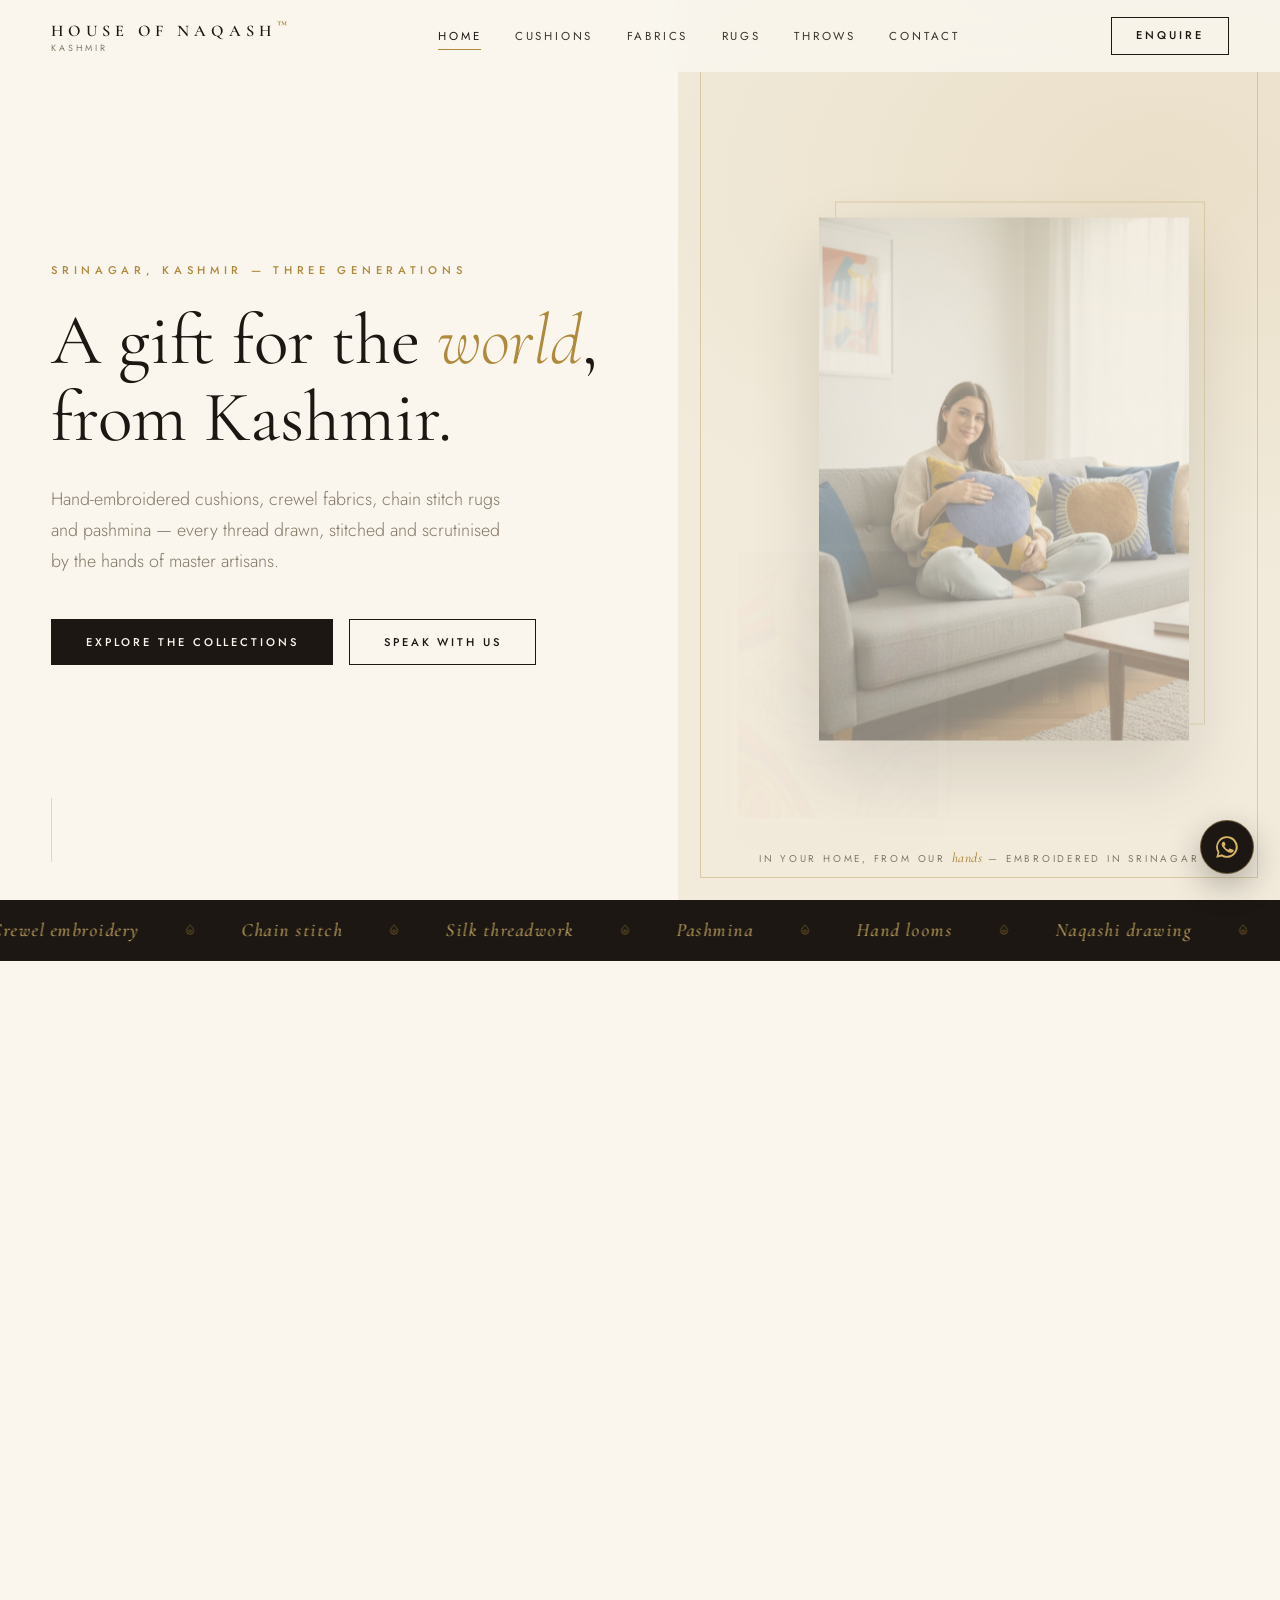
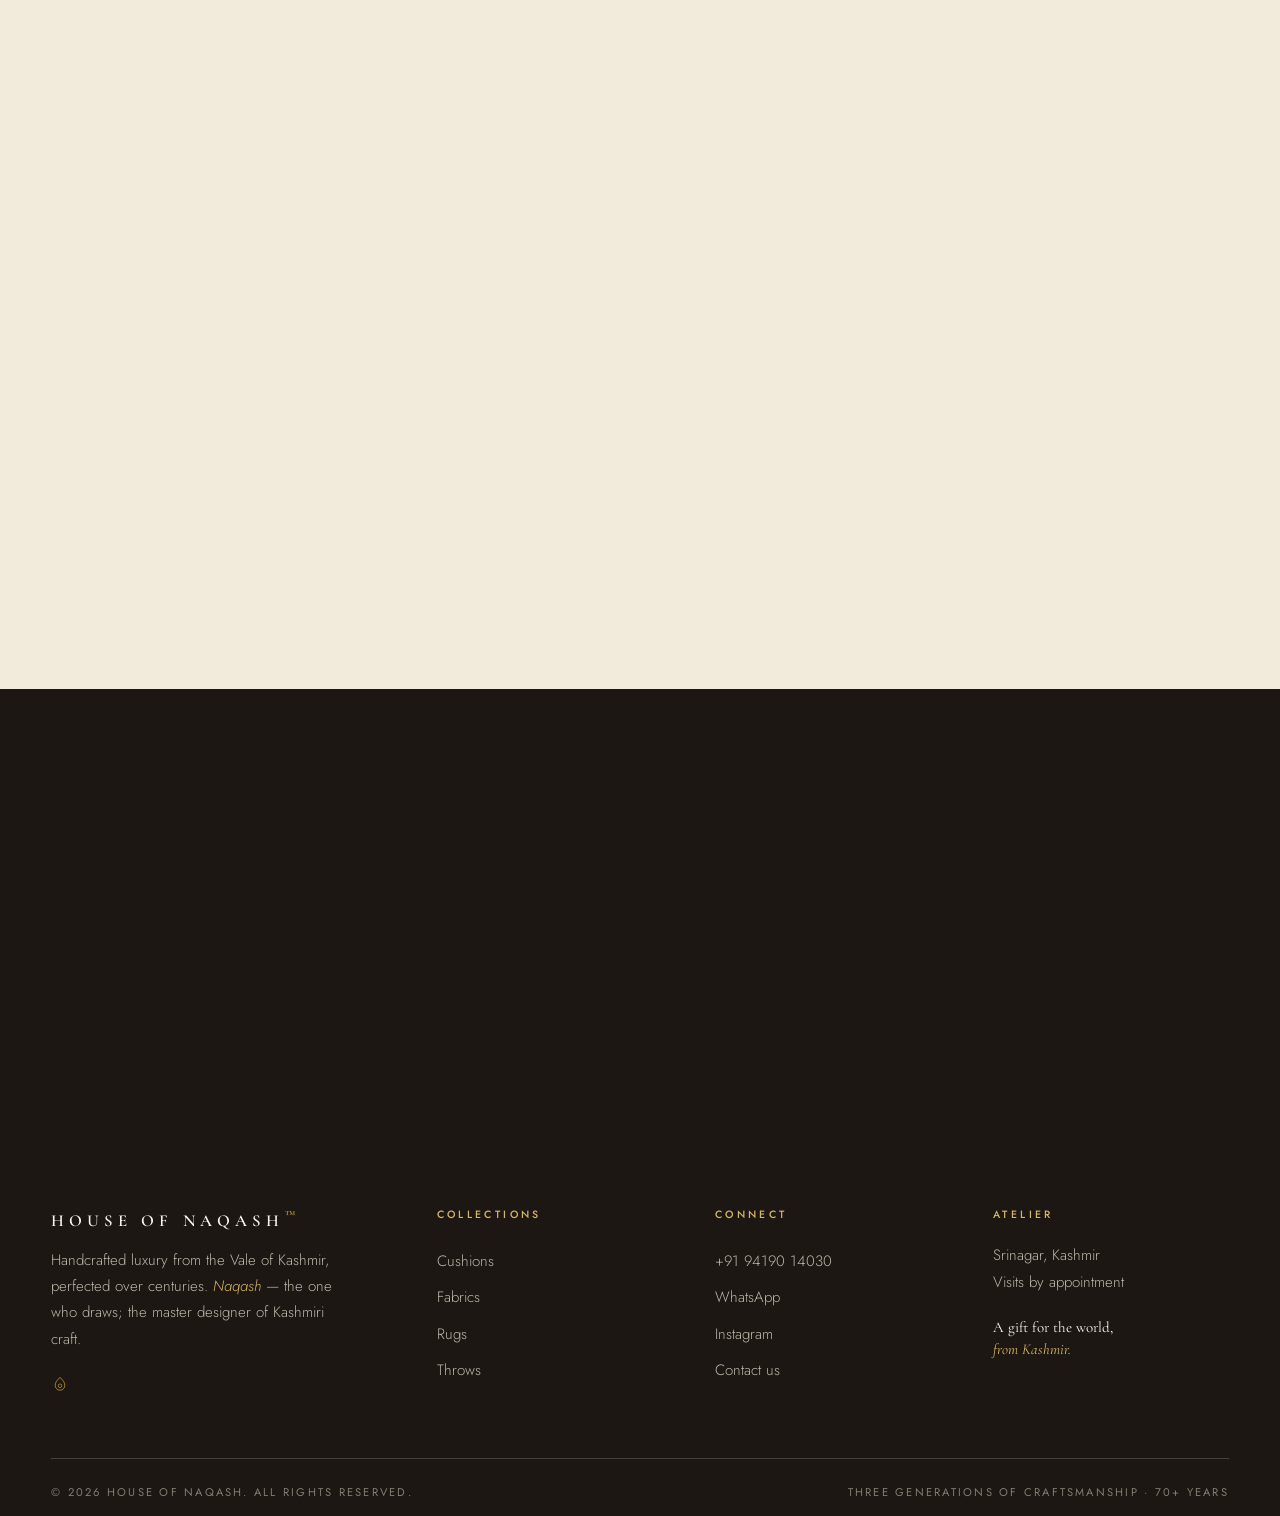
==== collection.html @ e9ccc975 "House of Naqash website — luxury static site with dynamic catalogue Static site (HTML/CSS/JS) render" ====
<!DOCTYPE html>
<html lang="en">
<head>
<meta charset="UTF-8">
<meta name="viewport" content="width=device-width, initial-scale=1.0">
<title>Collections | House of Naqash</title>
<meta name="description" content="Handcrafted Kashmiri interiors from House of Naqash — hand embroidered in Srinagar.">
<meta property="og:title" content="Collections | House of Naqash">
<meta property="og:description" content="Handcrafted Kashmiri interiors from House of Naqash — hand embroidered in Srinagar.">
<meta property="og:type" content="website">
<meta property="og:image" content="images/tree-of-life-handmade-chain-stitch-crewel-rug.jpg">
<link rel="icon" href="images/favicon-32.png">
<link rel="apple-touch-icon" href="images/apple-touch-icon.png">
<link rel="preconnect" href="https://fonts.googleapis.com">
<link rel="preconnect" href="https://fonts.gstatic.com" crossorigin>
<link href="https://fonts.googleapis.com/css2?family=Cormorant+Garamond:ital,wght@0,300;0,400;0,500;0,600;1,300;1,400;1,500&family=Jost:wght@300;400;500&display=swap" rel="stylesheet">
<link rel="stylesheet" href="css/style.css?v=3a586bac">
</head>
<body data-page="collection">
<a class="skip" href="#main">Skip to content</a>
<header class="site-header" id="siteHeader">
  <div class="wrap header-inner">
    <a class="brand" href="index.html" aria-label="House of Naqash — home">
      <span class="brand-text"><span class="brand-name">House of Naqash<sup class="tm">&trade;</sup></span><span class="brand-sub">Kashmir</span></span>
    </a>
    <nav class="site-nav" id="siteNav" aria-label="Primary">
        <a href="index.html">Home</a>
        <a href="cushions.html">Cushions</a>
        <a href="fabrics.html">Fabrics</a>
        <a href="rugs.html">Rugs</a>
        <a href="throws.html">Throws</a>
        <a href="contact.html">Contact</a>
    </nav>
    <div class="header-cta">
      <a class="btn btn-line btn-sm" href="https://wa.me/919419014030?text=Hello%20House%20of%20Naqash%20%E2%80%94%20I%27d%20like%20to%20enquire%20about%20your%20collections." target="_blank" rel="noopener">Enquire</a>
      <button class="nav-toggle" id="navToggle" aria-label="Open menu" aria-expanded="false"><span></span><span></span></button>
    </div>
  </div>
</header>
<main id="main">
  <section class="page-hero">
    <div class="wrap">
      <p class="eyebrow reveal">The Collections</p>
      <h1 class="page-title reveal">Collection</h1>
      <p class="lede reveal">Handcrafted in Srinagar — every piece drawn, stitched and scrutinised by hand before it carries our name.</p>
      <p class="count-label reveal"><span class="boteh" aria-hidden="true"><svg viewBox="0 0 24 24" fill="none"><path d="M12 2c4 3.4 6.4 6.8 6.4 10.5A6.4 6.4 0 1 1 5.6 12.5C5.6 8.8 8 5.4 12 2Z" stroke="currentColor" stroke-width="1.2"/><circle cx="12" cy="13" r="2.4" stroke="currentColor" stroke-width="1.1"/></svg></span> <span data-count>&nbsp;</span></p>
    </div>
  </section>
  <section class="section grid-section">
    <div class="wrap">
      <div class="filters reveal" id="filterBar" role="group" aria-label="Filter" style="display:none"></div>
      <div class="product-grid tall" id="productGrid" data-collection-dynamic="">
        <noscript><p class="grid-note">Please enable JavaScript to browse the collection,
        or <a href="contact.html">contact us</a> for the full catalogue.</p></noscript>
      </div>
    </div>
  </section>
</main>
<footer class="site-footer">
  <div class="wrap footer-grid">
    <div class="footer-brand">
      <p class="footer-word">House of Naqash<sup class="tm">&trade;</sup></p>
      <p class="footer-blurb">Handcrafted luxury from the Vale of Kashmir, perfected over
      centuries. <em>Naqash</em> — the one who draws; the master designer of Kashmiri craft.</p>
      <span class="boteh" aria-hidden="true"><svg viewBox="0 0 24 24" fill="none"><path d="M12 2c4 3.4 6.4 6.8 6.4 10.5A6.4 6.4 0 1 1 5.6 12.5C5.6 8.8 8 5.4 12 2Z" stroke="currentColor" stroke-width="1.2"/><circle cx="12" cy="13" r="2.4" stroke="currentColor" stroke-width="1.1"/></svg></span>
    </div>
    <nav class="footer-col" aria-label="Collections">
      <h4>Collections</h4>
      <a href="cushions.html">Cushions</a>
      <a href="fabrics.html">Fabrics</a>
      <a href="rugs.html">Rugs</a>
      <a href="throws.html">Throws</a>
    </nav>
    <div class="footer-col">
      <h4>Connect</h4>
      <a href="tel:+919419014030">+91 94190 14030</a>
      <a href="https://wa.me/919419014030?text=Hello%20House%20of%20Naqash%20%E2%80%94%20I%27d%20like%20to%20enquire%20about%20your%20collections." target="_blank" rel="noopener">WhatsApp</a>
      <a href="https://www.instagram.com/houseofnaqash/" target="_blank" rel="noopener">Instagram</a>
      <a href="contact.html">Contact us</a>
    </div>
    <div class="footer-col">
      <h4>Atelier</h4>
      <p>Srinagar, Kashmir<br>Visits by appointment</p>
      <p class="footer-tag">A gift for the world,<br><em>from Kashmir.</em></p>
    </div>
  </div>
  <div class="wrap footer-bottom">
    <p>&copy; 2026 House of Naqash. All rights reserved.</p>
    <p>Three generations of craftsmanship · 70+ years</p>
  </div>
</footer>

<div class="detail" id="detail" aria-hidden="true" role="dialog" aria-modal="true" aria-labelledby="dTitle">
  <div class="detail-scrim" id="dScrim"></div>
  <div class="detail-panel">
    <button class="d-close" id="dClose" aria-label="Close"><svg viewBox="0 0 24 24" fill="none" aria-hidden="true"><path d="M7 7l10 10M17 7L7 17" stroke="currentColor" stroke-width="1.6" stroke-linecap="round"/></svg></button>
    <div class="d-media">
      <button class="d-arrow d-arrow-prev" id="dPrevO" type="button" aria-label="Previous item"><svg viewBox="0 0 24 24" fill="none" aria-hidden="true"><path d="M14.5 5.5 8 12l6.5 6.5" stroke="currentColor" stroke-width="1.6" stroke-linecap="round" stroke-linejoin="round"/></svg></button>
      <button class="d-zoom" id="dZoom" type="button" title="View full screen">
        <img id="dImg" src="" alt="">
        <span class="d-zoom-hint" aria-hidden="true">&#8599; View full screen</span>
      </button>
      <button class="d-arrow d-arrow-next" id="dNextO" type="button" aria-label="Next item"><svg viewBox="0 0 24 24" fill="none" aria-hidden="true"><path d="M9.5 5.5 16 12l-6.5 6.5" stroke="currentColor" stroke-width="1.6" stroke-linecap="round" stroke-linejoin="round"/></svg></button>
      <div class="d-thumbs" id="dThumbs"></div>
    </div>
    <div class="d-info">
      <p class="d-meta" id="dMeta"></p>
      <h2 class="d-title" id="dTitle"></h2>
      <div class="d-rule"><span class="boteh" aria-hidden="true"><svg viewBox="0 0 24 24" fill="none"><path d="M12 2c4 3.4 6.4 6.8 6.4 10.5A6.4 6.4 0 1 1 5.6 12.5C5.6 8.8 8 5.4 12 2Z" stroke="currentColor" stroke-width="1.2"/><circle cx="12" cy="13" r="2.4" stroke="currentColor" stroke-width="1.1"/></svg></span></div>
      <p class="d-desc" id="dDesc"></p>
      <p class="d-note">Handmade in Srinagar &middot; made to order in custom sizes and palettes.</p>
      <a class="btn btn-solid" id="dEnquire" href="#" target="_blank" rel="noopener">Enquire about this piece</a>
      <div class="d-nav">
        <button id="dPrev" type="button">&larr; Previous</button>
        <button id="dNext" type="button">Next &rarr;</button>
      </div>
    </div>
  </div>
</div>

<div class="lightbox" id="lightbox" aria-hidden="true">
  <button class="lb-close" id="lbClose" aria-label="Close">&times;</button>
  <figure>
    <img id="lbImg" src="" alt="">
    <figcaption><span id="lbTitle"></span><span id="lbMeta"></span></figcaption>
  </figure>
</div>

<a class="float-wa" href="https://wa.me/919419014030?text=Hello%20House%20of%20Naqash%20%E2%80%94%20I%27d%20like%20to%20enquire%20about%20your%20collections." target="_blank" rel="noopener" aria-label="Chat on WhatsApp">
  <svg viewBox="0 0 24 24" fill="currentColor" aria-hidden="true"><path d="M12 2a10 10 0 0 0-8.6 15.1L2 22l5-1.3A10 10 0 1 0 12 2Zm0 18.2c-1.6 0-3.1-.4-4.4-1.2l-.3-.2-3 .8.8-2.9-.2-.3A8.2 8.2 0 1 1 12 20.2Zm4.6-6.1c-.3-.1-1.5-.7-1.7-.8-.2-.1-.4-.1-.6.1-.2.3-.6.8-.8 1-.1.2-.3.2-.5.1a6.7 6.7 0 0 1-3.3-2.9c-.3-.4 0-.5.2-.7l.4-.5c.1-.2.2-.3.3-.5v-.5c0-.1-.6-1.4-.8-1.9-.2-.5-.4-.4-.6-.4h-.5c-.2 0-.5.1-.7.3-.2.3-.9.9-.9 2.2s1 2.5 1.1 2.7c.1.2 1.9 3 4.7 4.2.7.3 1.2.5 1.6.6.7.2 1.3.2 1.8.1.6-.1 1.5-.6 1.7-1.2.2-.6.2-1.1.1-1.2l-.5-.3Z"/></svg>
</a>

<script src="js/main.js?v=3a586bac"></script>
</body>
</html>
---- css/style.css ----
/* ============================================================
   House of Naqash — design system
   Ivory & ink, gold thread accents, serif display.
   ============================================================ */

:root {
  --cream: #faf6ee;
  --ivory: #f2ebdc;
  --ink: #1c1712;
  --ink-2: #2b241c;
  --gold: #b08a3c;
  --gold-2: #d6b567;
  --text: #3a332b;
  --muted: #837866;
  --line: rgba(28, 23, 18, 0.14);
  --line-light: rgba(250, 246, 238, 0.18);
  --serif: "Cormorant Garamond", Georgia, serif;
  --sans: "Jost", "Helvetica Neue", sans-serif;
  --ease: cubic-bezier(0.22, 0.61, 0.21, 1);
}

* { margin: 0; padding: 0; box-sizing: border-box; }

html { scroll-behavior: smooth; }

body {
  font: 300 1.04rem/1.75 var(--sans);
  color: var(--text);
  background: var(--cream);
  -webkit-font-smoothing: antialiased;
  text-rendering: optimizeLegibility;
}

img { display: block; max-width: 100%; }
a { color: inherit; text-decoration: none; }
em { font-style: italic; }

::selection { background: var(--gold); color: var(--cream); }

.wrap { width: min(1240px, 92vw); margin-inline: auto; }

.skip {
  position: absolute; left: -200vw; top: 0; z-index: 200;
  background: var(--ink); color: var(--cream); padding: 0.8rem 1.4rem;
}
.skip:focus { left: 0; }

/* ------------------------------------------------ typography -- */

.eyebrow {
  font: 500 0.7rem/1 var(--sans);
  letter-spacing: 0.42em;
  text-transform: uppercase;
  color: var(--gold);
  display: flex;
  align-items: center;
  gap: 1rem;
  margin-bottom: 1.6rem;
}
.eyebrow::before {
//  content: "";
//  width: 34px; height: 1px;
//  background: var(--gold);
//  flex: none;
}

.title {
  font: 400 clamp(2.3rem, 4.2vw, 3.6rem)/1.12 var(--serif);
  color: var(--ink);
  letter-spacing: 0.01em;
  margin-bottom: 1.6rem;
}
.title em, .page-title em, .cta-title em, h1 em { font-style: italic; font-weight: 300; color: var(--gold); }

.lede {
  font: 300 1.13rem/1.8 var(--sans);
  color: var(--muted);
  max-width: 56ch;
}

.section { padding: clamp(5rem, 9vw, 8.5rem) 0; }
.section p + p { margin-top: 1.1rem; }

.boteh { display: inline-flex; color: var(--gold); }
.boteh svg { width: 18px; height: 18px; }

/* --------------------------------------------------- buttons -- */

.btn {
  display: inline-flex;
  align-items: center;
  justify-content: center;
  gap: 0.6rem;
  padding: 1.02rem 2.1rem;
  font: 500 0.7rem/1 var(--sans);
  letter-spacing: 0.26em;
  text-transform: uppercase;
  border: 1px solid var(--ink);
  color: var(--ink);
  background: transparent;
  cursor: pointer;
  transition: background 0.45s var(--ease), color 0.45s var(--ease), border-color 0.45s var(--ease);
}
.btn-solid { background: var(--ink); color: var(--cream); }
.btn-solid:hover { background: var(--gold); border-color: var(--gold); color: var(--cream); }
.btn-line:hover { background: var(--ink); color: var(--cream); }
.btn-gold { border-color: var(--gold); background: var(--gold); color: var(--cream); }
.btn-gold:hover { background: var(--gold-2); border-color: var(--gold-2); color: var(--ink); }
.btn-line-light { border-color: var(--line-light); color: var(--cream); }
.btn-line-light:hover { border-color: var(--gold-2); color: var(--gold-2); }
.btn-sm { padding: 0.78rem 1.5rem; }

/* ---------------------------------------------------- header -- */

.site-header {
  position: fixed;
  inset: 0 0 auto;
  z-index: 100;
  border-bottom: 1px solid transparent;
  transition: border-color 0.4s, box-shadow 0.4s;
}
/* blur lives on a pseudo-element so the header doesn't become a
   containing block for the fixed-position mobile nav */
.site-header::before {
  content: "";
  position: absolute;
  inset: 0;
  z-index: -2;
  background: rgba(250, 246, 238, 0.86);
  -webkit-backdrop-filter: blur(14px);
  backdrop-filter: blur(14px);
}
.site-header.scrolled {
  border-bottom-color: var(--line);
}

.header-inner {
  display: flex;
  align-items: center;
  justify-content: space-between;
  gap: 2rem;
  padding-block: 1.05rem;
  transition: padding 0.4s var(--ease);
}
.scrolled .header-inner { padding-block: 0.7rem; }

.brand { display: flex; align-items: center; gap: 0.85rem; color: var(--ink); }
.brand .mark { width: 44px; color: var(--gold); flex: none; }
.brand-text { display: flex; flex-direction: column; line-height: 1.25; }
.brand-name {
  font: 600 1.02rem var(--serif);
  letter-spacing: 0.3em;
  text-transform: uppercase;
  white-space: nowrap;
}
.brand-sub {
  font: 400 0.56rem var(--sans);
  letter-spacing: 0.34em;
  text-transform: uppercase;
  color: var(--muted);
  white-space: nowrap;
}
.tm {
  font-size: 0.85em;
  vertical-align: 0.42em;
  letter-spacing: 0;
  margin-left: 0.08em;
  color: var(--gold);
}

.site-nav { display: flex; gap: 2.1rem; }
.site-nav a {
  font: 400 0.72rem var(--sans);
  letter-spacing: 0.24em;
  text-transform: uppercase;
  color: var(--text);
  padding-block: 0.4rem;
  position: relative;
  transition: color 0.3s;
}
.site-nav a::after {
  content: "";
  position: absolute;
  left: 0; bottom: 0;
  width: 100%; height: 1px;
  background: var(--gold);
  transform: scaleX(0);
  transform-origin: left;
  transition: transform 0.45s var(--ease);
}
.site-nav a:hover, .site-nav a.active { color: var(--ink); }
.site-nav a:hover::after, .site-nav a.active::after { transform: scaleX(1); }

.header-cta { display: flex; align-items: center; gap: 1rem; }

.nav-toggle {
  display: none;
  flex-direction: column;
  gap: 7px;
  background: none;
  border: 0;
  padding: 6px 2px;
  cursor: pointer;
}
.nav-toggle span {
  width: 26px; height: 1.5px;
  background: var(--ink);
  transition: transform 0.35s var(--ease), opacity 0.3s;
}
.nav-toggle[aria-expanded="true"] span:first-child { transform: translateY(4.25px) rotate(45deg); }
.nav-toggle[aria-expanded="true"] span:last-child { transform: translateY(-4.25px) rotate(-45deg); }

/* ------------------------------------------------------ hero -- */

.hero {
  min-height: 100svh;
  display: grid;
  grid-template-columns: 1.06fr 0.94fr;
  align-items: stretch;
  position: relative;
}

.hero-copy {
  align-self: center;
  padding: clamp(7rem, 14vh, 10rem) clamp(1.2rem, 5vw, 5.5rem) 6rem max(4vw, calc((100vw - 1240px) / 2));
  position: relative;
}
.hero-copy h1 {
  font: 400 clamp(3rem, 5.6vw, 5.3rem)/1.08 var(--serif);
  color: var(--ink);
  margin-bottom: 1.7rem;
}
.hero-lede { color: var(--muted); max-width: 46ch; font-size: 1.12rem; }
.hero-actions { display: flex; flex-wrap: wrap; gap: 1rem; margin-top: 2.6rem; }
.hero-actions.center { justify-content: center; }

.hero-art {
  position: relative;
  background:
    radial-gradient(900px 600px at 80% 20%, rgba(176, 138, 60, 0.12), transparent 70%),
    var(--ivory);
  display: flex;
  align-items: center;
  justify-content: center;
  padding: clamp(7rem, 13vh, 9rem) clamp(2rem, 4vw, 4rem) 5.5rem;
  overflow: hidden;
}
.hero-art::before {
  content: "";
  position: absolute;
  inset: 22px;
  border: 1px solid rgba(176, 138, 60, 0.35);
  pointer-events: none;
}
.ha-rug {
  width: min(74%, 470px);
  margin-left: 10%;
  position: relative;
  animation: heroIn 1.8s var(--ease) both;
}
.ha-rug::after {
  content: "";
  position: absolute;
  inset: -16px -16px 16px 16px;
  border: 1px solid var(--gold);
  opacity: 0.6;
  z-index: -1;
}
.ha-rug img {
  width: 100%;
  box-shadow: 0 30px 70px rgba(28, 23, 18, 0.3);
}
.ha-cushion {
  position: absolute;
  left: clamp(1.5rem, 4vw, 4rem);
  bottom: clamp(5.5rem, 11vh, 8rem);
  width: min(36%, 240px);
  border: 8px solid var(--cream);
  box-shadow: 0 24px 56px rgba(28, 23, 18, 0.34);
  animation: heroIn 1.8s var(--ease) 0.25s both;
}
.ha-cushion img { width: 100%; display: block; }
.ha-cushion video {
  width: 100%;
  display: block;
  aspect-ratio: 3/4;
  object-fit: cover;
  background: var(--ivory);
}
@keyframes heroIn {
  from { opacity: 0; transform: translateY(26px); }
  to { opacity: 1; transform: none; }
}
.hero-caption {
  position: absolute;
  left: 0; right: 0;
  bottom: 2.1rem;
  text-align: center;
  font: 400 0.62rem var(--sans);
  letter-spacing: 0.28em;
  text-transform: uppercase;
  color: var(--muted);
}
.hero-caption em {
  font: 500 0.85rem var(--serif);
  font-style: italic;
  text-transform: none;
  letter-spacing: 0.04em;
  color: var(--gold);
}

.scroll-hint {
  position: absolute;
  left: max(4vw, calc((100vw - 1240px) / 2));
  bottom: 2.4rem;
}
.scroll-hint span {
  display: block;
  width: 1px; height: 64px;
  background: var(--line);
  position: relative;
  overflow: hidden;
}
.scroll-hint span::after {
  content: "";
  position: absolute;
  left: 0; top: -40%;
  width: 100%; height: 40%;
  background: var(--gold);
  animation: drip 2.4s ease-in-out infinite;
}
@keyframes drip { to { top: 110%; } }

/* --------------------------------------------------- marquee -- */

.marquee {
  background: var(--ink);
  color: var(--gold-2);
  overflow: hidden;
  padding: 1.15rem 0;
  border-block: 1px solid var(--ink);
}
.marquee-track {
  display: flex;
  align-items: center;
  gap: 2.8rem;
  width: max-content;
  animation: marquee 36s linear infinite;
}
.marquee-track span {
  font: 400 1.18rem var(--serif);
  font-style: italic;
  letter-spacing: 0.08em;
  white-space: nowrap;
}
.marquee-track .boteh { color: var(--gold); opacity: 0.8; }
.marquee-track .boteh svg { width: 13px; height: 13px; }
@keyframes marquee { to { transform: translateX(-50%); } }

/* -------------------------------------------------- heritage -- */

.heritage-grid {
  display: grid;
  grid-template-columns: 1fr 1fr;
  gap: clamp(3rem, 6vw, 6rem);
  align-items: center;
}
.heritage-copy p { max-width: 52ch; }

.stats {
  display: flex;
  gap: clamp(2rem, 4vw, 3.8rem);
  margin-top: 3rem;
  padding-top: 2.4rem;
  border-top: 1px solid var(--line);
}
.stat { display: flex; flex-direction: column; gap: 0.5rem; }
.stat-n {
  font: 500 clamp(2.4rem, 3.4vw, 3.2rem)/1 var(--serif);
  color: var(--ink);
}
.stat-n sup { font-size: 55%; color: var(--gold); }
.stat-l {
  font: 400 0.62rem var(--sans);
  letter-spacing: 0.3em;
  text-transform: uppercase;
  color: var(--muted);
}

.heritage-media { position: relative; padding: 0 0 4.5rem 4.5rem; }
.hm-main { position: relative; }
.hm-main::after {
  content: "";
  position: absolute;
  inset: -16px 16px 16px -16px;
  border: 1px solid var(--gold);
  opacity: 0.55;
  z-index: -1;
}
.hm-main img { width: 100%; aspect-ratio: 3/4; object-fit: cover; }
.hm-small {
  position: absolute;
  left: 0; bottom: 0;
  width: 52%;
  box-shadow: 0 24px 60px rgba(28, 23, 18, 0.28);
}
.hm-small img { width: 100%; aspect-ratio: 4/3; object-fit: cover; border: 6px solid var(--cream); }

/* ----------------------------------------------- collections -- */

.collection-grid {
  display: grid;
  grid-template-columns: repeat(12, 1fr);
  gap: clamp(1rem, 2vw, 1.8rem);
  margin-top: 3.4rem;
}
.c-card {
  position: relative;
  overflow: hidden;
  display: block;
  height: clamp(360px, 46vw, 540px);
  background: var(--ivory);
}
.span-7 { grid-column: span 7; }
.span-5 { grid-column: span 5; }

.c-card img {
  width: 100%; height: 100%;
  object-fit: cover;
  transition: transform 1.4s var(--ease);
}
.c-card:hover img { transform: scale(1.055); }

.c-overlay {
  position: absolute;
  inset: 0;
  display: flex;
  flex-direction: column;
  justify-content: flex-end;
  padding: clamp(1.6rem, 3vw, 2.6rem);
  background: linear-gradient(to top, rgba(20, 15, 10, 0.74) 0%, rgba(20, 15, 10, 0.18) 45%, transparent 70%);
  color: var(--cream);
}
.c-count {
  font: 400 0.62rem var(--sans);
  letter-spacing: 0.32em;
  text-transform: uppercase;
  color: var(--gold-2);
  margin-bottom: 0.5rem;
}
.c-overlay h3 { font: 400 clamp(2rem, 3.4vw, 2.9rem)/1 var(--serif); }
.c-link {
  font: 500 0.66rem var(--sans);
  letter-spacing: 0.3em;
  text-transform: uppercase;
  margin-top: 1.1rem;
  display: inline-flex;
  gap: 0.6rem;
  opacity: 0.85;
  transition: color 0.4s;
}
.c-link i { font-style: normal; transition: transform 0.45s var(--ease); }
.c-card:hover .c-link { color: var(--gold-2); }
.c-card:hover .c-link i { transform: translateX(7px); }

/* ------------------------------------------------------ craft -- */

.section-dark {
  background: var(--ink);
  color: #e9e1d2;
}
.section-dark .title { color: var(--cream); }
.section-dark .eyebrow::before { background: var(--gold-2); }

.craft-grid {
  display: grid;
  grid-template-columns: 1.1fr 0.9fr;
  gap: clamp(3rem, 6vw, 5.5rem);
  align-items: center;
}
.craft-media {
  position: relative;
  margin-right: 16px;
}
.craft-media video {
  width: 100%;
  aspect-ratio: 3/4.2;
  object-fit: cover;
  display: block;
}
.craft-media::after {
  content: "";
  position: absolute;
  inset: 16px -16px -16px 16px;
  border: 1px solid var(--gold-2);
  opacity: 0.45;
  pointer-events: none;
}
.craft-media figcaption {
  margin-top: 1.6rem;
  font: 500 0.6rem var(--sans);
  letter-spacing: 0.3em;
  text-transform: uppercase;
  color: var(--gold-2);
}

.craft-steps {
  display: grid;
  grid-template-columns: repeat(3, 1fr);
  gap: clamp(2rem, 4vw, 4rem);
  margin-top: 3.6rem;
}
.craft-grid .craft-steps {
  grid-template-columns: 1fr;
  gap: 2.1rem;
  margin-top: 2.8rem;
}
.craft-step {
  border-top: 1px solid var(--line-light);
  padding-top: 1.8rem;
}
.step-n {
  font: 300 2.5rem/1 var(--serif);
  font-style: italic;
  color: var(--gold-2);
  display: block;
  margin-bottom: 1.2rem;
}
.craft-step h3 {
  font: 500 1.45rem/1.3 var(--serif);
  color: var(--cream);
  margin-bottom: 0.8rem;
}
.craft-step p { font-size: 0.97rem; color: rgba(233, 225, 210, 0.75); }

.craft-quote {
  margin-top: clamp(4rem, 7vw, 6rem);
  text-align: center;
}
.craft-quote .boteh { margin-bottom: 1.4rem; color: var(--gold-2); }
.craft-quote .boteh svg { width: 26px; height: 26px; }
.craft-quote p {
  font: 400 clamp(1.5rem, 2.6vw, 2.1rem)/1.5 var(--serif);
  color: var(--cream);
}
.craft-quote em { color: var(--gold-2); }

/* ---------------------------------------------------- bespoke -- */

.bespoke { background: var(--ivory); }
.bespoke-grid {
  display: grid;
  grid-template-columns: 1.05fr 0.95fr;
  gap: clamp(3rem, 6vw, 6rem);
  align-items: center;
}
.bespoke-media {
  display: grid;
  grid-template-columns: 1fr 1fr;
  gap: 1.2rem;
}
.bespoke-media img, .bespoke-media video {
  width: 100%;
  aspect-ratio: 3/4.1;
  object-fit: cover;
  display: block;
}
.bespoke-media img:last-child, .bespoke-media video:last-child { transform: translateY(2.6rem); }
.bespoke-caption {
  grid-column: 1 / -1;
  margin-top: 3.4rem;
  font: 500 0.6rem var(--sans);
  letter-spacing: 0.3em;
  text-transform: uppercase;
  color: var(--muted);
}
.bespoke-copy .btn { margin-top: 2.2rem; }
.bespoke-copy p { max-width: 52ch; }

/* --------------------------------------------------- cta band -- */

.cta-band {
  background: var(--ink);
  color: var(--cream);
  text-align: center;
  padding: clamp(5rem, 9vw, 8rem) 0;
}
.cta-band .eyebrow { justify-content: center; }
.cta-band .eyebrow::before { display: none; }
.cta-title {
  font: 400 clamp(2.4rem, 5vw, 4.2rem)/1.15 var(--serif);
  margin-bottom: 1rem;
}

/* -------------------------------------------------- page hero -- */

.page-hero {
  padding: clamp(9rem, 16vh, 12rem) 0 clamp(2.5rem, 4vw, 4rem);
  background:
    radial-gradient(1100px 420px at 85% -10%, rgba(176, 138, 60, 0.1), transparent 70%),
    var(--cream);
  border-bottom: 1px solid var(--line);
}
.page-title {
  font: 400 clamp(2.8rem, 6vw, 4.8rem)/1.08 var(--serif);
  color: var(--ink);
  margin-bottom: 1.4rem;
}
.count-label {
  display: flex;
  align-items: center;
  gap: 0.7rem;
  margin-top: 2rem;
  font: 500 0.66rem var(--sans);
  letter-spacing: 0.32em;
  text-transform: uppercase;
  color: var(--muted);
}
.count-label .boteh svg { width: 15px; height: 15px; }

/* ---------------------------------------------------- filters -- */

.filters {
  display: flex;
  gap: 0.7rem;
  flex-wrap: wrap;
  margin-bottom: 2.8rem;
}
.filter {
  font: 500 0.68rem var(--sans);
  letter-spacing: 0.26em;
  text-transform: uppercase;
  padding: 0.7rem 1.5rem;
  background: none;
  border: 1px solid var(--line);
  color: var(--muted);
  cursor: pointer;
  transition: all 0.35s var(--ease);
}
.filter:hover { border-color: var(--gold); color: var(--gold); }
.filter.active { background: var(--ink); border-color: var(--ink); color: var(--cream); }

/* ----------------------------------------------- product grid -- */

.grid-section { padding-top: clamp(3rem, 5vw, 4.5rem); }
.grid-note { color: var(--muted); font-style: italic; }
.grid-note a { color: var(--gold); border-bottom: 1px solid currentColor; }

/* brand spinner: hairline ring spinning around a pulsing boteh */
.hon-spinner {
  position: relative;
  width: 56px; height: 56px;
  display: flex;
  align-items: center;
  justify-content: center;
  color: var(--gold);
}
.hon-spinner .ring {
  position: absolute;
  inset: 0;
  border: 1px solid var(--line);
  border-top-color: var(--gold);
  border-radius: 50%;
  animation: honspin 1.1s linear infinite;
}
.hon-spinner svg {
  width: 22px; height: 22px;
  animation: honpulse 1.8s ease-in-out infinite;
}
@keyframes honspin { to { transform: rotate(360deg); } }
@keyframes honpulse {
  0%, 100% { opacity: 0.4; transform: scale(0.92); }
  50% { opacity: 1; transform: scale(1); }
}
.grid-sentinel {
  grid-column: 1 / -1;
  display: flex;
  justify-content: center;
  padding: 3rem 0 1.5rem;
}

/* per-card loading ring, hidden once the photo arrives */
.p-media::before {
  content: "";
  position: absolute;
  top: 50%; left: 50%;
  width: 28px; height: 28px;
  margin: -14px 0 0 -14px;
  border: 1px solid var(--line);
  border-top-color: var(--gold);
  border-radius: 50%;
  animation: honspin 0.9s linear infinite;
}
.p-media.img-ok::before { content: none; }
.p-media img { opacity: 0; transition: transform 1.3s var(--ease), opacity 0.55s ease; }
.p-media.img-ok img { opacity: 1; }
.throws-portfolio { padding-top: 0; }

.product-grid {
  display: grid;
  grid-template-columns: repeat(4, 1fr);
  gap: clamp(1.4rem, 2.4vw, 2.2rem) clamp(1.1rem, 2vw, 1.8rem);
}
.product-grid.rug { grid-template-columns: repeat(4, 1fr); }

.p-card { display: flex; flex-direction: column; }
.p-card.hidden { display: none; }

.p-media {
  display: block;
  width: 100%;
  border: 1px solid var(--line);
  padding: 0;
  background: var(--ivory);
  overflow: hidden;
  cursor: zoom-in;
  position: relative;
}
.p-media img {
  width: 100%;
  aspect-ratio: 1/1;
  object-fit: cover;
  transition: transform 1.3s var(--ease), opacity 0.6s;
}
.product-grid.tall .p-media img { aspect-ratio: 4/5; }
.product-grid.rug .p-media img { aspect-ratio: 4/5.6; object-fit: cover; }
.p-media:hover img { transform: scale(1.045); }
.p-media::after {
  content: "";
  position: absolute;
  inset: 10px;
  border: 1px solid rgba(250, 246, 238, 0.5);
  opacity: 0;
  transition: opacity 0.5s;
  pointer-events: none;
}
.p-media:hover::after { opacity: 1; }

.p-more {
  position: absolute;
  right: 10px; top: 10px;
  font: 500 0.56rem var(--sans);
  letter-spacing: 0.22em;
  text-transform: uppercase;
  color: var(--cream);
  background: rgba(28, 23, 18, 0.72);
  padding: 0.34rem 0.7rem;
  pointer-events: none;
}

.p-card figcaption { padding-top: 1rem; }
.p-name {
  font: 500 1.32rem/1.25 var(--serif);
  color: var(--ink);
}
.p-meta {
  font: 400 0.6rem var(--sans);
  letter-spacing: 0.28em;
  text-transform: uppercase;
  color: var(--gold);
  margin-top: 0.35rem;
}

/* ----------------------------------------------------- throws -- */

.throws-grid {
  display: grid;
  grid-template-columns: 1fr 1fr;
  gap: clamp(3rem, 6vw, 6rem);
  align-items: center;
}
.throws-media .p-media img { aspect-ratio: 4/4.4; }
.also-like { font-size: 0.95rem; color: var(--muted); margin-top: 2rem; }
.also-like a { color: var(--gold); border-bottom: 1px solid currentColor; }

/* ---------------------------------------------------- contact -- */

.contact-section { padding-top: clamp(3.4rem, 5vw, 5rem); }
.contact-grid {
  display: grid;
  grid-template-columns: 1fr 1.05fr;
  gap: clamp(2.5rem, 5vw, 5rem);
  align-items: start;
}
.contact-cards {
  display: grid;
  grid-template-columns: 1fr 1fr;
  gap: 1.2rem;
}
.contact-card {
  border: 1px solid var(--line);
  padding: 1.9rem 1.6rem;
  display: flex;
  flex-direction: column;
  gap: 0.45rem;
  background: rgba(255, 255, 255, 0.35);
  transition: border-color 0.4s, transform 0.5s var(--ease), box-shadow 0.5s;
}
.contact-card:not(.static):hover {
  border-color: var(--gold);
  transform: translateY(-4px);
  box-shadow: 0 18px 44px rgba(28, 23, 18, 0.09);
}
.cc-icon { color: var(--gold); margin-bottom: 0.7rem; }
.cc-icon svg { width: 27px; height: 27px; }
.cc-label {
  font: 500 0.64rem var(--sans);
  letter-spacing: 0.3em;
  text-transform: uppercase;
  color: var(--muted);
}
.cc-value { font: 500 1.22rem/1.35 var(--serif); color: var(--ink); }

.contact-form-wrap {
  border: 1px solid var(--line);
  background: var(--ivory);
  padding: clamp(2rem, 3.6vw, 3.2rem);
}
.form-title { font: 500 1.8rem var(--serif); color: var(--ink); }
.form-sub { font-size: 0.92rem; color: var(--muted); margin: 0.4rem 0 1.8rem; }
#waForm { display: flex; flex-direction: column; gap: 1.3rem; }
#waForm label {
  display: flex;
  flex-direction: column;
  gap: 0.5rem;
  font: 500 0.64rem var(--sans);
  letter-spacing: 0.28em;
  text-transform: uppercase;
  color: var(--muted);
}
#waForm input, #waForm select, #waForm textarea {
  font: 300 1.02rem var(--sans);
  color: var(--ink);
  background: var(--cream);
  border: 1px solid var(--line);
  padding: 0.85rem 1rem;
  letter-spacing: normal;
  text-transform: none;
  border-radius: 0;
  appearance: none;
  -webkit-appearance: none;
  resize: vertical;
}
#waForm input:focus, #waForm select:focus, #waForm textarea:focus {
  outline: none;
  border-color: var(--gold);
}
#waForm .btn { align-self: flex-start; margin-top: 0.4rem; }

/* ----------------------------------------------------- footer -- */

.site-footer {
  background: var(--ink);
  color: rgba(233, 225, 210, 0.78);
}
.footer-grid {
  display: grid;
  grid-template-columns: 1.5fr 1fr 1fr 1.1fr;
  gap: clamp(2.4rem, 5vw, 4.5rem);
  padding: clamp(4rem, 7vw, 6rem) 0 3.4rem;
}
.footer-brand .mark { width: 52px; color: var(--gold-2); margin-bottom: 1.1rem; }
.footer-word {
  font: 600 1.05rem var(--serif);
  letter-spacing: 0.3em;
  text-transform: uppercase;
  color: var(--cream);
  margin-bottom: 1rem;
}
.footer-blurb { font-size: 0.94rem; max-width: 34ch; margin-bottom: 1.4rem; }
.footer-blurb em { color: var(--gold-2); }

.footer-col h4 {
  font: 500 0.66rem var(--sans);
  letter-spacing: 0.32em;
  text-transform: uppercase;
  color: var(--gold-2);
  margin-bottom: 1.3rem;
}
.footer-col a {
  display: block;
  font-size: 0.94rem;
  padding-block: 0.32rem;
  transition: color 0.3s, transform 0.3s;
}
.footer-col a:hover { color: var(--gold-2); }
.footer-col p { font-size: 0.94rem; }
.footer-tag {
  margin-top: 1.4rem;
  font: 400 1.18rem/1.45 var(--serif);
  color: var(--cream);
}
.footer-tag em { color: var(--gold-2); }

.footer-bottom {
  display: flex;
  flex-wrap: wrap;
  gap: 0.6rem 2rem;
  justify-content: space-between;
  border-top: 1px solid var(--line-light);
  padding-block: 1.6rem;
  font: 400 0.7rem var(--sans);
  letter-spacing: 0.2em;
  text-transform: uppercase;
  color: rgba(233, 225, 210, 0.5);
}

/* ------------------------------------------------ item detail -- */

.detail {
  position: fixed;
  inset: 0;
  z-index: 280;
  display: flex;
  align-items: center;
  justify-content: center;
  padding: clamp(0.8rem, 3vw, 3rem);
  opacity: 0;
  pointer-events: none;
  transition: opacity 0.4s;
}
.detail.open { opacity: 1; pointer-events: auto; }
.detail-scrim {
  position: absolute;
  inset: 0;
  background: rgba(20, 16, 11, 0.82);
}
.detail-panel {
  position: relative;
  background: var(--cream);
  width: min(1020px, 94vw);
  height: 540px;            /* fixed — identical for every item */
  display: grid;
  grid-template-columns: 540px 1fr; /* square image cell + flexible text */
  overflow: hidden;
  box-shadow: 0 40px 120px rgba(10, 8, 5, 0.5);
  transform: translateY(22px);
  transition: transform 0.5s var(--ease);
}
.detail.open .detail-panel { transform: none; }

.d-media {
  background: var(--ivory);
  display: flex;
  flex-direction: column;
  min-height: 0;
  position: relative;
}

/* prev/next chips overlaid on the photo — always in view */
.d-arrow {
  position: absolute;
  top: 50%;
  transform: translateY(-50%);
  z-index: 5;
  width: 42px; height: 42px;
  display: flex;
  align-items: center;
  justify-content: center;
  padding: 0;
  color: var(--cream);
  background: rgba(28, 23, 18, 0.6);
  border: 1px solid rgba(214, 181, 103, 0.45);
  border-radius: 50%;
  cursor: pointer;
  transition: background 0.3s;
}
.d-arrow svg { width: 17px; height: 17px; display: block; }
.d-arrow:hover { background: var(--gold); }
.d-arrow-prev { left: 0.8rem; }
.d-arrow-next { right: 0.8rem; }
.d-zoom {
  flex: 1;
  min-height: 0;
  width: 100%;
  border: 0;
  padding: 0;
  background: var(--ivory);
  cursor: zoom-in;
  position: relative;
  display: block;
}
.d-zoom img {
  position: absolute;
  inset: 0;
  width: 100%;
  height: 100%;
  object-fit: cover; /* fill the square — crop, never letterbox */
  display: block;
  transition: opacity 0.35s ease;
}
/* while the next photo loads, hide the stale image and show the spinner */
.d-zoom.loading img { opacity: 0; }
.d-spin {
  position: absolute;
  top: 50%; left: 50%;
  transform: translate(-50%, -50%);
  opacity: 0;
  pointer-events: none;
  transition: opacity 0.25s ease;
}
.d-zoom.loading .d-spin { opacity: 1; }
.d-zoom-hint {
  position: absolute;
  left: 14px; bottom: 12px;
  font: 500 0.58rem var(--sans);
  letter-spacing: 0.24em;
  text-transform: uppercase;
  color: var(--muted);
  background: rgba(250, 246, 238, 0.85);
  padding: 0.35rem 0.7rem;
  opacity: 0;
  transition: opacity 0.35s;
}
.d-zoom:hover .d-zoom-hint { opacity: 1; }

.d-thumbs {
  display: flex;
  gap: 0.6rem;
  padding: 0.9rem;
  border-top: 1px solid var(--line);
}
.d-thumbs button {
  width: 64px; height: 64px;
  padding: 0;
  border: 1px solid var(--line);
  background: var(--cream);
  cursor: pointer;
  opacity: 0.65;
  transition: opacity 0.3s, border-color 0.3s;
}
.d-thumbs button.active { opacity: 1; border-color: var(--gold); }
.d-thumbs img { width: 100%; height: 100%; object-fit: cover; display: block; }

.d-info {
  padding: clamp(1.8rem, 3.4vw, 3.2rem);
  overflow-y: auto;
  display: flex;
  flex-direction: column;
  align-items: flex-start;
}
.d-meta {
  font: 500 0.62rem var(--sans);
  letter-spacing: 0.32em;
  text-transform: uppercase;
  color: var(--gold);
}
.d-title {
  font: 400 clamp(1.9rem, 3vw, 2.7rem)/1.12 var(--serif);
  color: var(--ink);
  margin-top: 0.7rem;
}
.d-rule {
  display: flex;
  align-items: center;
  gap: 0.9rem;
  width: 100%;
  margin: 1.3rem 0;
}
.d-rule::before, .d-rule::after {
  content: "";
  height: 1px;
  flex: 1;
  background: var(--line);
}
.d-rule .boteh svg { width: 14px; height: 14px; }
.d-desc { font-size: 1rem; line-height: 1.8; color: var(--text); }
.d-note {
  margin-top: 1.1rem;
  font: 300 0.86rem/1.6 var(--sans);
  font-style: italic;
  color: var(--muted);
}
.d-info .btn { margin-top: 1.7rem; }
.d-nav {
  margin-top: auto;
  padding-top: 1.8rem;
  width: 100%;
  display: flex;
  justify-content: space-between;
}
.d-nav button {
  font: 500 0.64rem var(--sans);
  letter-spacing: 0.24em;
  text-transform: uppercase;
  background: none;
  border: 0;
  color: var(--muted);
  cursor: pointer;
  padding: 0.5rem 0;
  transition: color 0.3s;
}
.d-nav button:hover { color: var(--gold); }

.d-close {
  position: absolute;
  top: 0.8rem; right: 0.8rem;
  z-index: 6;
  width: 44px; height: 44px;
  display: flex;
  align-items: center;
  justify-content: center;
  padding: 0;
  color: var(--cream);
  background: rgba(28, 23, 18, 0.82);
  border: 1px solid rgba(214, 181, 103, 0.45);
  border-radius: 50%;
  box-shadow: 0 4px 18px rgba(10, 8, 5, 0.35);
  cursor: pointer;
  transition: background 0.3s, transform 0.3s;
}
.d-close svg { width: 17px; height: 17px; display: block; }
.d-close:hover { background: var(--gold); transform: rotate(90deg); }

/* --------------------------------------------------- lightbox -- */

.lightbox {
  position: fixed;
  inset: 0;
  z-index: 400;
  background: rgba(20, 16, 11, 0.94);
  display: flex;
  align-items: center;
  justify-content: center;
  opacity: 0;
  pointer-events: none;
  transition: opacity 0.45s;
}
.lightbox.open { opacity: 1; pointer-events: auto; }
.lightbox figure {
  max-width: min(86vw, 980px);
  text-align: center;
}
.lightbox img {
  max-height: 78vh;
  max-width: 100%;
  margin-inline: auto;
  border: 1px solid rgba(214, 181, 103, 0.35);
  transform: scale(0.97);
  transition: transform 0.5s var(--ease);
}
.lightbox.open img { transform: scale(1); }
.lightbox figcaption {
  margin-top: 1.2rem;
  display: flex;
  flex-direction: column;
  gap: 0.3rem;
}
#lbTitle { font: 500 1.5rem var(--serif); color: var(--cream); }
#lbMeta {
  font: 400 0.62rem var(--sans);
  letter-spacing: 0.3em;
  text-transform: uppercase;
  color: var(--gold-2);
}
.lb-close {
  position: absolute;
  top: 1.4rem; right: 2rem;
  font: 300 2.6rem/1 var(--serif);
  color: var(--cream);
  background: none;
  border: 0;
  cursor: pointer;
  transition: color 0.3s, transform 0.3s;
}
.lb-close:hover { color: var(--gold-2); transform: rotate(90deg); }

/* ------------------------------------------------ floating WA -- */

.float-wa {
  position: fixed;
  right: 1.6rem; bottom: 1.6rem;
  z-index: 90;
  width: 54px; height: 54px;
  display: flex;
  align-items: center;
  justify-content: center;
  background: var(--ink);
  color: var(--gold-2);
  border: 1px solid rgba(214, 181, 103, 0.4);
  border-radius: 50%;
  box-shadow: 0 12px 32px rgba(28, 23, 18, 0.3);
  transition: transform 0.4s var(--ease), background 0.4s;
}
.float-wa:hover { transform: translateY(-4px); background: var(--gold); color: var(--cream); }
.float-wa svg { width: 26px; height: 26px; }

/* ----------------------------------------------------- reveal -- */

.reveal {
  opacity: 0;
  transform: translateY(30px);
  transition: opacity 1s var(--ease), transform 1s var(--ease);
}
.reveal.in { opacity: 1; transform: none; }

@media (prefers-reduced-motion: reduce) {
  *, *::before, *::after { animation: none !important; transition: none !important; }
  .reveal { opacity: 1; transform: none; }
  html { scroll-behavior: auto; }
}

/* ------------------------------------------------- responsive -- */

@media (max-width: 1100px) {
  .product-grid, .product-grid.rug { grid-template-columns: repeat(3, 1fr); }
  .site-nav { gap: 1.5rem; }
}

@media (max-width: 900px) {
  .site-nav {
    position: fixed;
    inset: 0;
    background: var(--cream);
    flex-direction: column;
    align-items: center;
    justify-content: center;
    gap: 1.6rem;
    transform: translateY(-102%);
    transition: transform 0.55s var(--ease);
    z-index: -1;
  }
  .site-nav a { font-size: 1rem; letter-spacing: 0.3em; }
  body.nav-open .site-nav { transform: none; }
  body.nav-open { overflow: hidden; }
  .nav-toggle { display: flex; }
  .header-cta .btn { display: none; }

  .hero { grid-template-columns: 1fr; min-height: 0; }
  .hero-copy { padding: 8.5rem 6vw 4rem; }
  .scroll-hint { display: none; }
  .hero-art { padding: 3rem 6vw 5rem; }
  .ha-cushion { bottom: 4.6rem; }

  .heritage-grid, .bespoke-grid, .throws-grid, .contact-grid, .craft-grid { grid-template-columns: 1fr; }
  .craft-media { margin-right: 16px; max-width: 480px; }
  .heritage-media { padding-left: 2.4rem; max-width: 540px; }
  .span-7, .span-5 { grid-column: span 12; }
  .c-card { height: clamp(300px, 60vw, 440px); }
  .craft-steps { grid-template-columns: 1fr; gap: 2.4rem; }
  .footer-grid { grid-template-columns: 1fr 1fr; }

  .detail { padding: 0; align-items: stretch; }
  .detail-panel {
    display: block;
    width: 100%;
    height: auto;
    max-height: none;
    overflow-y: auto;
    transform: none; /* keeps the fixed close button viewport-anchored */
  }
  /* the panel scrolls on mobile — pin the close button to the screen */
  .d-close { position: fixed; top: 0.9rem; right: 0.9rem; }
  .d-media { display: block; min-height: 0; }
  .d-zoom { display: block; width: 100%; height: auto; aspect-ratio: 1 / 1; }
  .d-zoom img { width: 100%; height: 100%; object-fit: cover; }
  .d-info { overflow-y: visible; display: block; }
  .d-info .btn { width: 100%; }
  .d-nav { padding-bottom: 0.6rem; margin-top: 1.6rem; }
}

@media (max-width: 640px) {
  .product-grid, .product-grid.rug { grid-template-columns: repeat(2, 1fr); gap: 1.6rem 0.9rem; }
  .p-name { font-size: 1.1rem; }
  .contact-cards { grid-template-columns: 1fr; }
  .footer-grid { grid-template-columns: 1fr; gap: 2.4rem; }
  .brand-sub { display: none; }
  .bespoke-media img:last-child, .bespoke-media video:last-child { transform: translateY(1.4rem); }
  .hero-caption { left: 24px; bottom: 20px; }
}
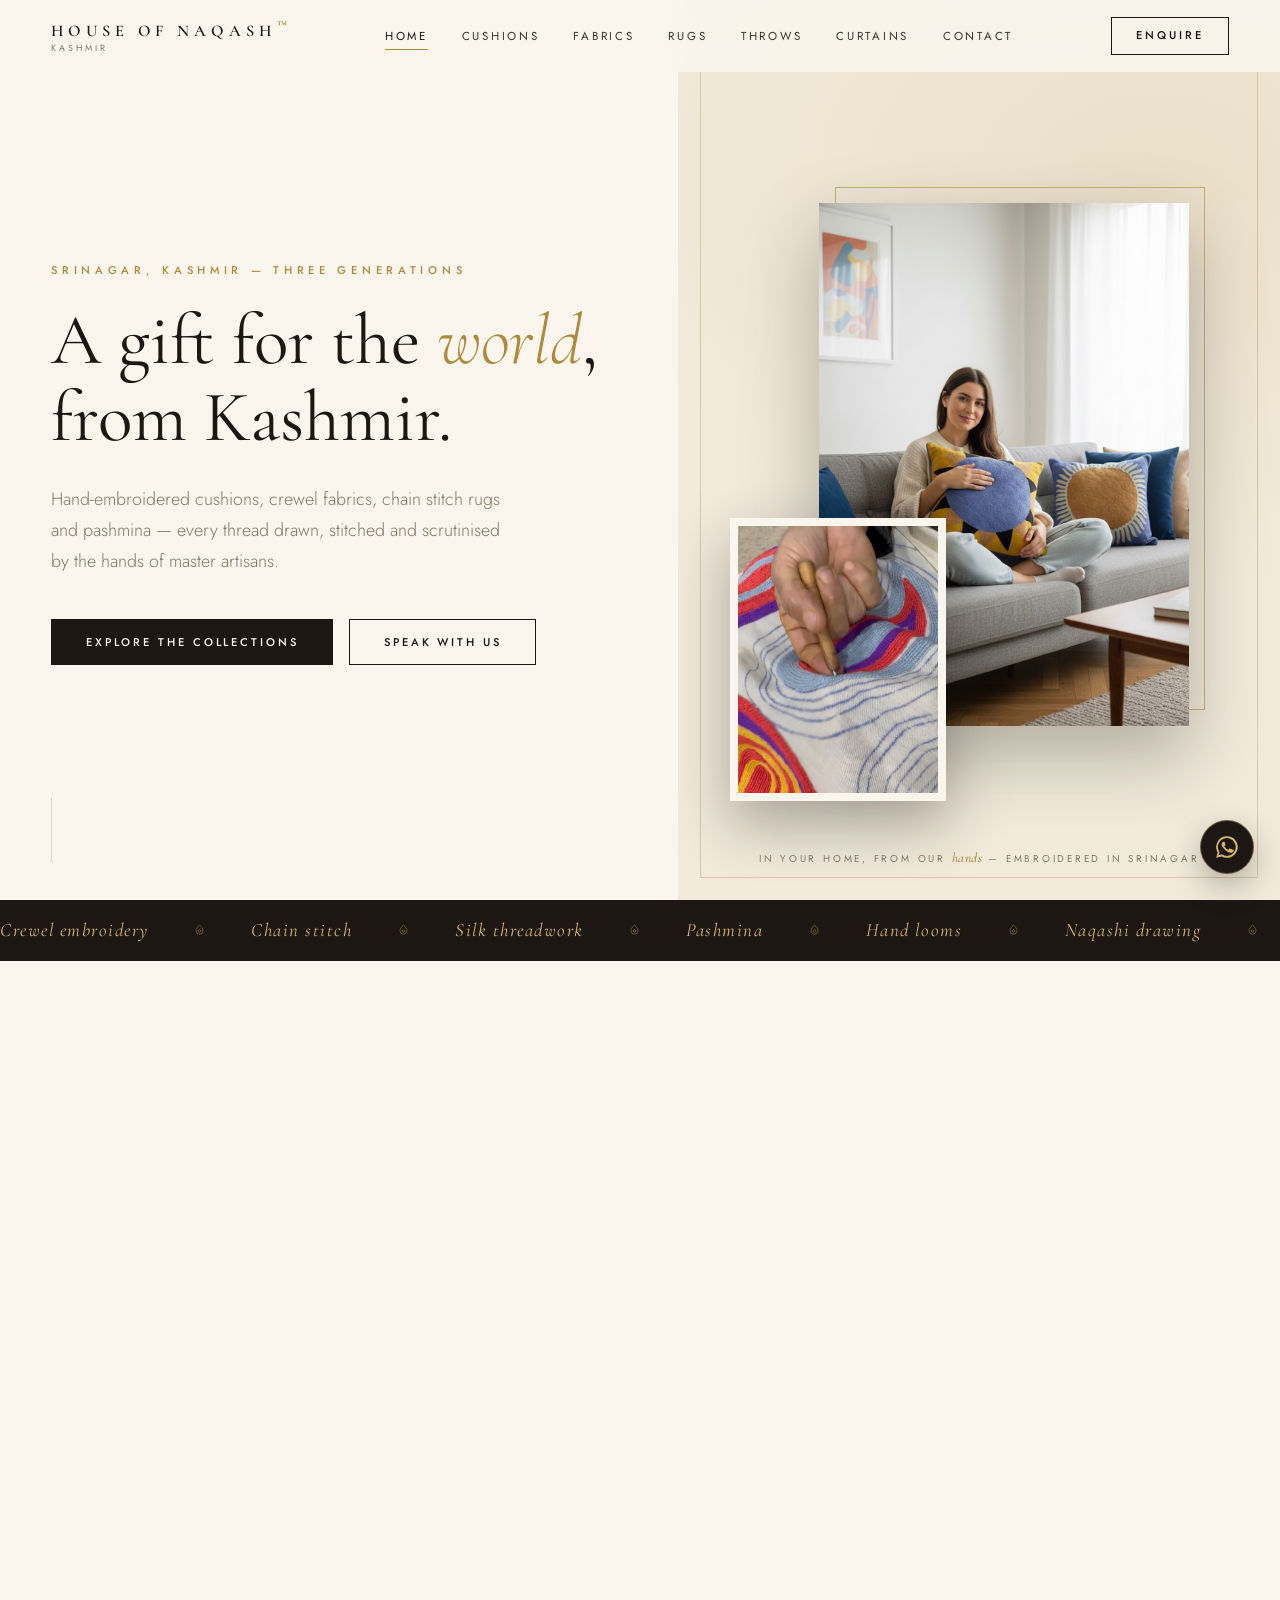
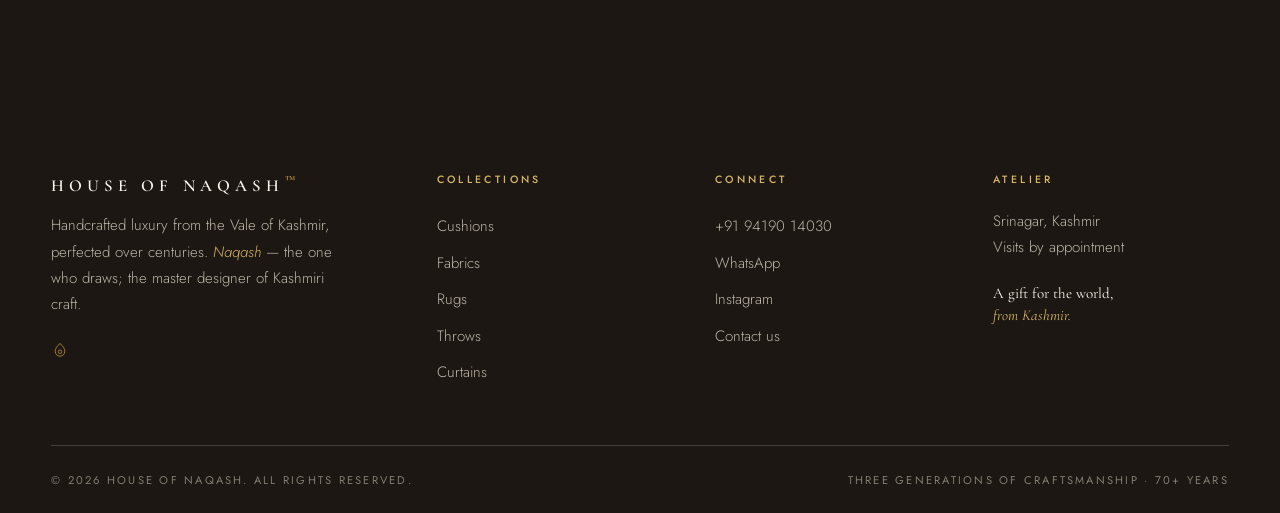
==== commit b0627a86: "Homepage: fill last collection row — lone trailing card spans full width With 5 collections the odd " ====
--- a/collection.html
+++ b/collection.html
@@ -14,7 +14,7 @@
 <link rel="preconnect" href="https://fonts.googleapis.com">
 <link rel="preconnect" href="https://fonts.gstatic.com" crossorigin>
 <link href="https://fonts.googleapis.com/css2?family=Cormorant+Garamond:ital,wght@0,300;0,400;0,500;0,600;1,300;1,400;1,500&family=Jost:wght@300;400;500&display=swap" rel="stylesheet">
-<link rel="stylesheet" href="css/style.css?v=3a586bac">
+<link rel="stylesheet" href="css/style.css?v=2a19436a">
 </head>
 <body data-page="collection">
 <a class="skip" href="#main">Skip to content</a>
@@ -130,6 +130,6 @@
   <svg viewBox="0 0 24 24" fill="currentColor" aria-hidden="true"><path d="M12 2a10 10 0 0 0-8.6 15.1L2 22l5-1.3A10 10 0 1 0 12 2Zm0 18.2c-1.6 0-3.1-.4-4.4-1.2l-.3-.2-3 .8.8-2.9-.2-.3A8.2 8.2 0 1 1 12 20.2Zm4.6-6.1c-.3-.1-1.5-.7-1.7-.8-.2-.1-.4-.1-.6.1-.2.3-.6.8-.8 1-.1.2-.3.2-.5.1a6.7 6.7 0 0 1-3.3-2.9c-.3-.4 0-.5.2-.7l.4-.5c.1-.2.2-.3.3-.5v-.5c0-.1-.6-1.4-.8-1.9-.2-.5-.4-.4-.6-.4h-.5c-.2 0-.5.1-.7.3-.2.3-.9.9-.9 2.2s1 2.5 1.1 2.7c.1.2 1.9 3 4.7 4.2.7.3 1.2.5 1.6.6.7.2 1.3.2 1.8.1.6-.1 1.5-.6 1.7-1.2.2-.6.2-1.1.1-1.2l-.5-.3Z"/></svg>
 </a>
 
-<script src="js/main.js?v=3a586bac"></script>
+<script src="js/main.js?v=2a19436a"></script>
 </body>
 </html>
--- a/css/style.css
+++ b/css/style.css
@@ -423,6 +423,7 @@
 }
 .span-7 { grid-column: span 7; }
 .span-5 { grid-column: span 5; }
+.span-12 { grid-column: span 12; }
 
 .c-card img {
   width: 100%; height: 100%;
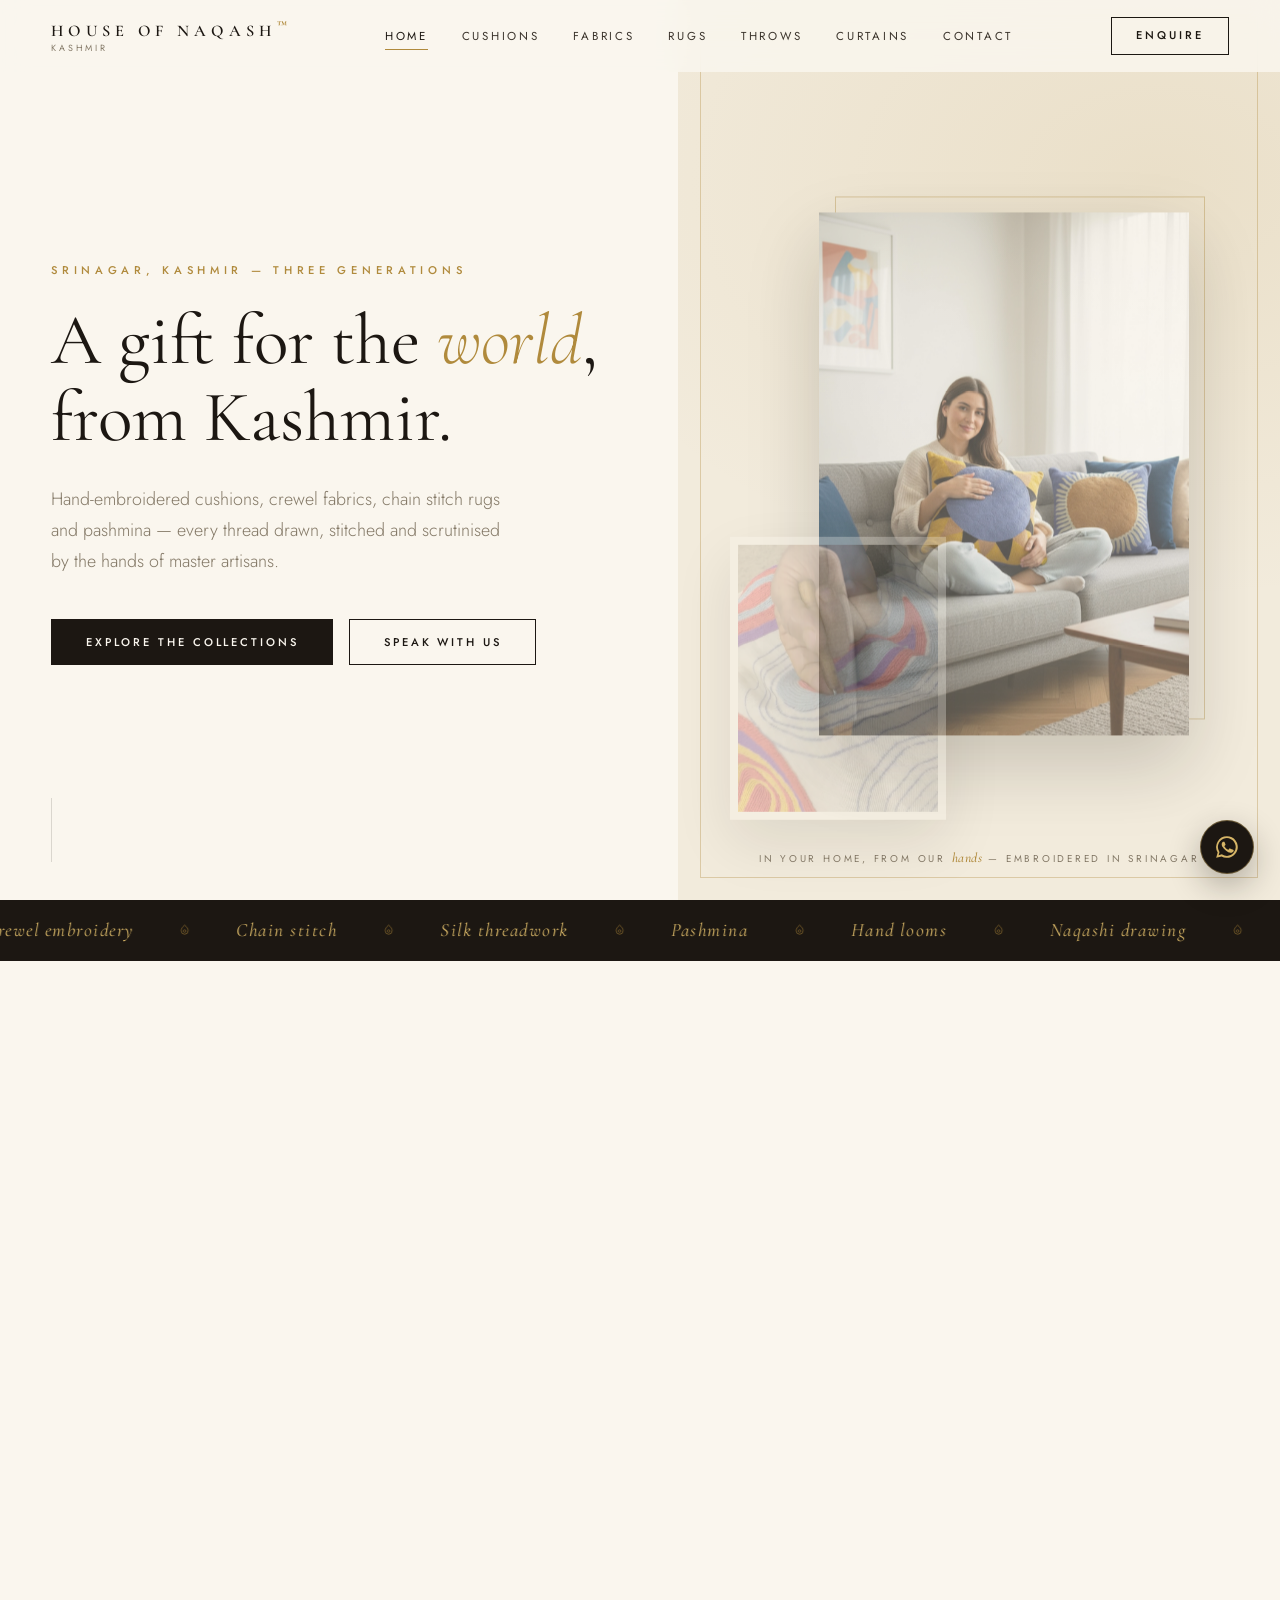
==== commit 6b700ba6: "Contact form: populate enquiry dropdown from live collections The topic dropdown was hardcoded and m" ====
--- a/collection.html
+++ b/collection.html
@@ -14,7 +14,7 @@
 <link rel="preconnect" href="https://fonts.googleapis.com">
 <link rel="preconnect" href="https://fonts.gstatic.com" crossorigin>
 <link href="https://fonts.googleapis.com/css2?family=Cormorant+Garamond:ital,wght@0,300;0,400;0,500;0,600;1,300;1,400;1,500&family=Jost:wght@300;400;500&display=swap" rel="stylesheet">
-<link rel="stylesheet" href="css/style.css?v=2a19436a">
+<link rel="stylesheet" href="css/style.css?v=79a63cc3">
 </head>
 <body data-page="collection">
 <a class="skip" href="#main">Skip to content</a>
@@ -130,6 +130,6 @@
   <svg viewBox="0 0 24 24" fill="currentColor" aria-hidden="true"><path d="M12 2a10 10 0 0 0-8.6 15.1L2 22l5-1.3A10 10 0 1 0 12 2Zm0 18.2c-1.6 0-3.1-.4-4.4-1.2l-.3-.2-3 .8.8-2.9-.2-.3A8.2 8.2 0 1 1 12 20.2Zm4.6-6.1c-.3-.1-1.5-.7-1.7-.8-.2-.1-.4-.1-.6.1-.2.3-.6.8-.8 1-.1.2-.3.2-.5.1a6.7 6.7 0 0 1-3.3-2.9c-.3-.4 0-.5.2-.7l.4-.5c.1-.2.2-.3.3-.5v-.5c0-.1-.6-1.4-.8-1.9-.2-.5-.4-.4-.6-.4h-.5c-.2 0-.5.1-.7.3-.2.3-.9.9-.9 2.2s1 2.5 1.1 2.7c.1.2 1.9 3 4.7 4.2.7.3 1.2.5 1.6.6.7.2 1.3.2 1.8.1.6-.1 1.5-.6 1.7-1.2.2-.6.2-1.1.1-1.2l-.5-.3Z"/></svg>
 </a>
 
-<script src="js/main.js?v=2a19436a"></script>
+<script src="js/main.js?v=79a63cc3"></script>
 </body>
 </html>
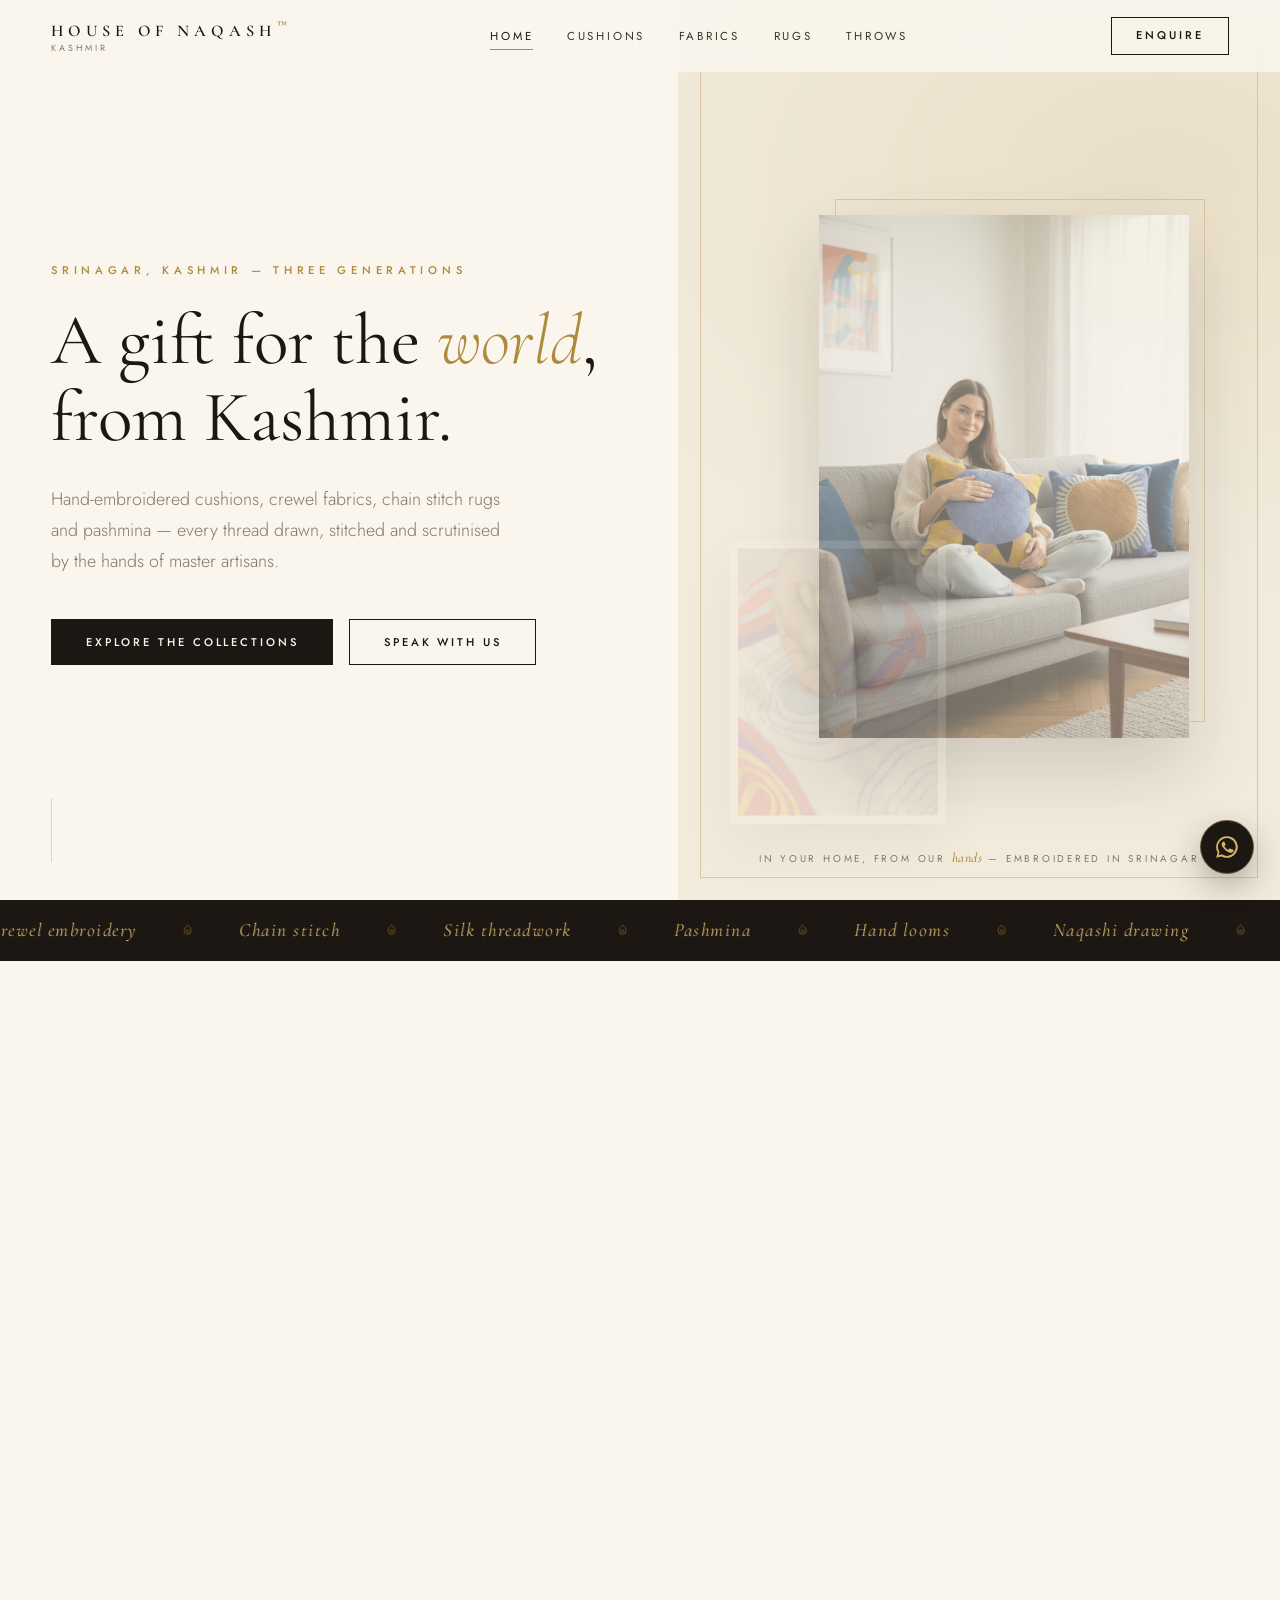
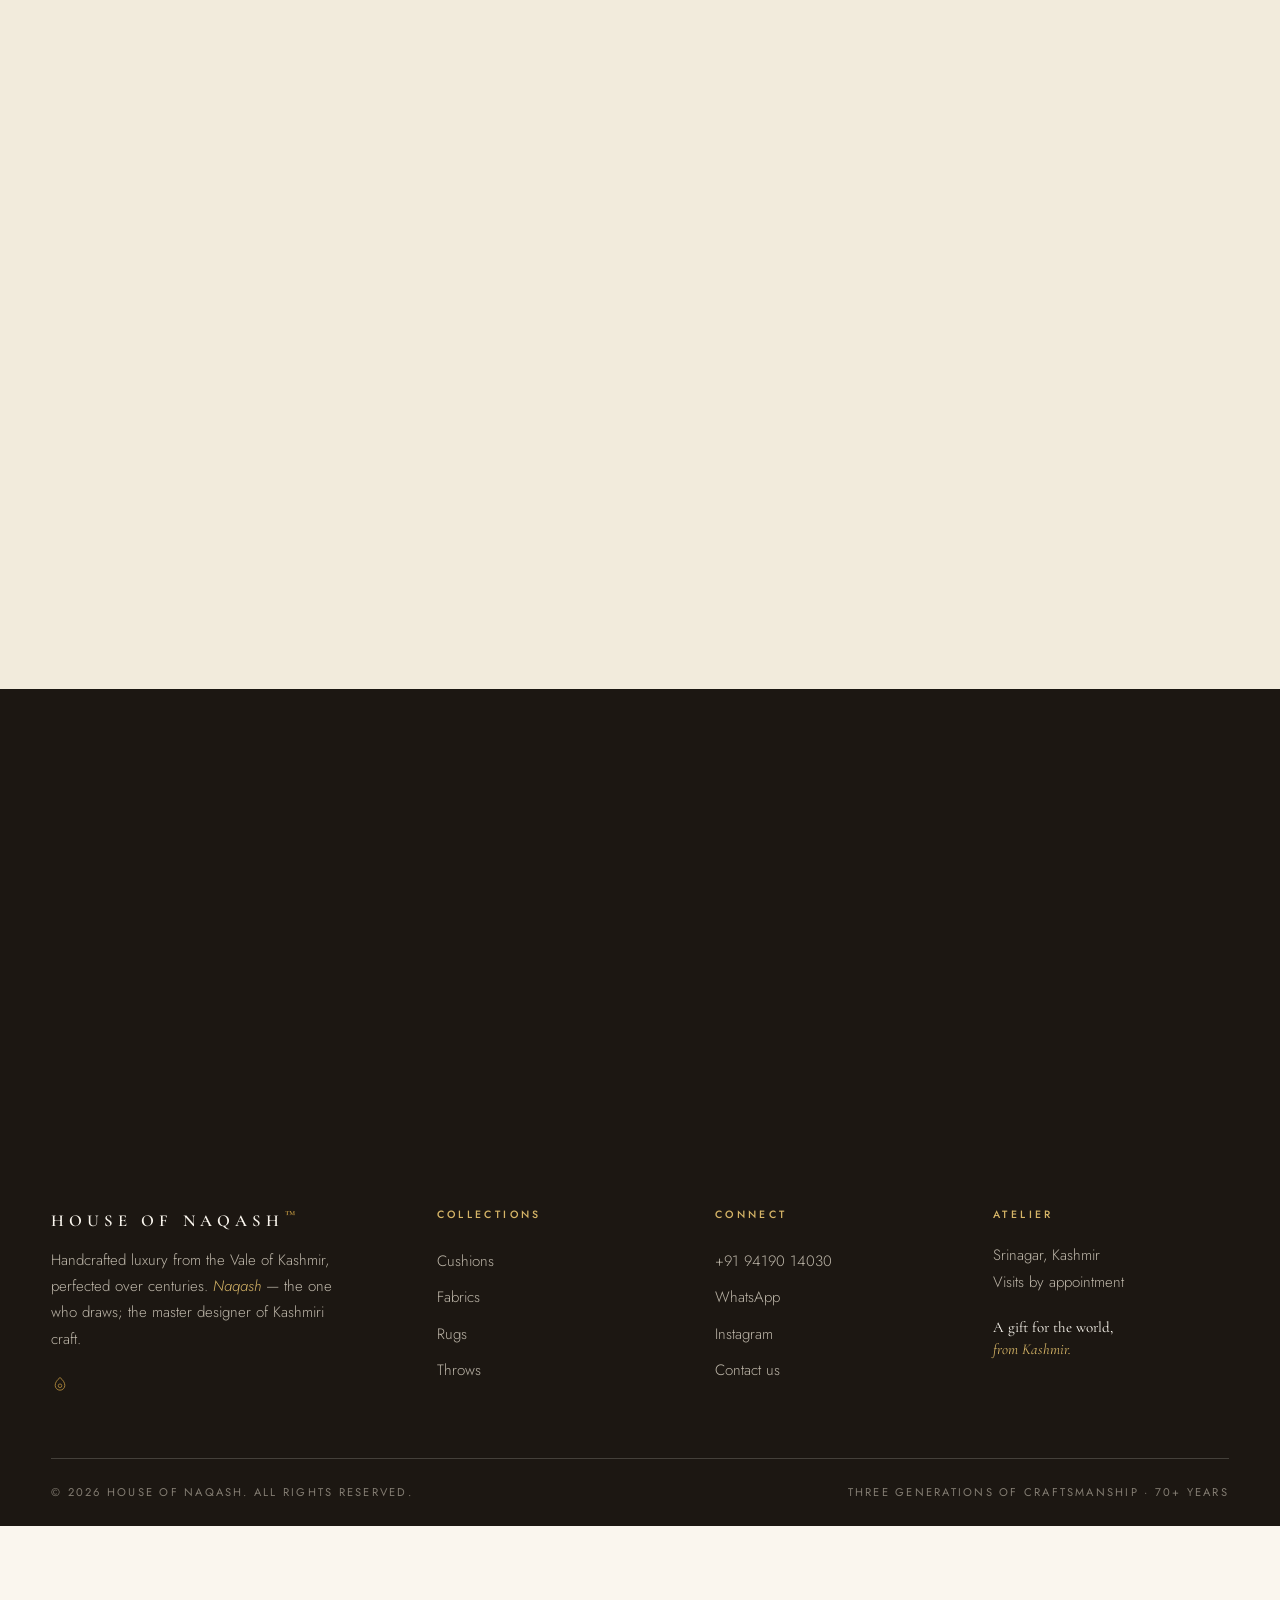
==== commit 02afb1eb: "Nav: drop Contact link; Enquire button now opens the contact page Removed the Contact nav item; the " ====
--- a/collection.html
+++ b/collection.html
@@ -14,7 +14,7 @@
 <link rel="preconnect" href="https://fonts.googleapis.com">
 <link rel="preconnect" href="https://fonts.gstatic.com" crossorigin>
 <link href="https://fonts.googleapis.com/css2?family=Cormorant+Garamond:ital,wght@0,300;0,400;0,500;0,600;1,300;1,400;1,500&family=Jost:wght@300;400;500&display=swap" rel="stylesheet">
-<link rel="stylesheet" href="css/style.css?v=79a63cc3">
+<link rel="stylesheet" href="css/style.css?v=de3dd077">
 </head>
 <body data-page="collection">
 <a class="skip" href="#main">Skip to content</a>
@@ -29,10 +29,10 @@
         <a href="fabrics.html">Fabrics</a>
         <a href="rugs.html">Rugs</a>
         <a href="throws.html">Throws</a>
-        <a href="contact.html">Contact</a>
+      <a href="contact.html" class="nav-enquire">Enquire</a>
     </nav>
     <div class="header-cta">
-      <a class="btn btn-line btn-sm" href="https://wa.me/919419014030?text=Hello%20House%20of%20Naqash%20%E2%80%94%20I%27d%20like%20to%20enquire%20about%20your%20collections." target="_blank" rel="noopener">Enquire</a>
+      <a class="btn btn-line btn-sm" href="contact.html">Enquire</a>
       <button class="nav-toggle" id="navToggle" aria-label="Open menu" aria-expanded="false"><span></span><span></span></button>
     </div>
   </div>
@@ -130,6 +130,6 @@
   <svg viewBox="0 0 24 24" fill="currentColor" aria-hidden="true"><path d="M12 2a10 10 0 0 0-8.6 15.1L2 22l5-1.3A10 10 0 1 0 12 2Zm0 18.2c-1.6 0-3.1-.4-4.4-1.2l-.3-.2-3 .8.8-2.9-.2-.3A8.2 8.2 0 1 1 12 20.2Zm4.6-6.1c-.3-.1-1.5-.7-1.7-.8-.2-.1-.4-.1-.6.1-.2.3-.6.8-.8 1-.1.2-.3.2-.5.1a6.7 6.7 0 0 1-3.3-2.9c-.3-.4 0-.5.2-.7l.4-.5c.1-.2.2-.3.3-.5v-.5c0-.1-.6-1.4-.8-1.9-.2-.5-.4-.4-.6-.4h-.5c-.2 0-.5.1-.7.3-.2.3-.9.9-.9 2.2s1 2.5 1.1 2.7c.1.2 1.9 3 4.7 4.2.7.3 1.2.5 1.6.6.7.2 1.3.2 1.8.1.6-.1 1.5-.6 1.7-1.2.2-.6.2-1.1.1-1.2l-.5-.3Z"/></svg>
 </a>
 
-<script src="js/main.js?v=79a63cc3"></script>
+<script src="js/main.js?v=de3dd077"></script>
 </body>
 </html>
--- a/css/style.css
+++ b/css/style.css
@@ -190,6 +190,8 @@
 }
 .site-nav a:hover, .site-nav a.active { color: var(--ink); }
 .site-nav a:hover::after, .site-nav a.active::after { transform: scaleX(1); }
+/* the Enquire button (top-right) covers this on desktop; show only in the mobile menu */
+.nav-enquire { display: none; }
 
 .header-cta { display: flex; align-items: center; gap: 1rem; }
 
@@ -1226,6 +1228,7 @@
   body.nav-open { overflow: hidden; }
   .nav-toggle { display: flex; }
   .header-cta .btn { display: none; }
+  .nav-enquire { display: block; } /* reachable in the mobile menu since the button is hidden */
 
   .hero { grid-template-columns: 1fr; min-height: 0; }
   .hero-copy { padding: 8.5rem 6vw 4rem; }
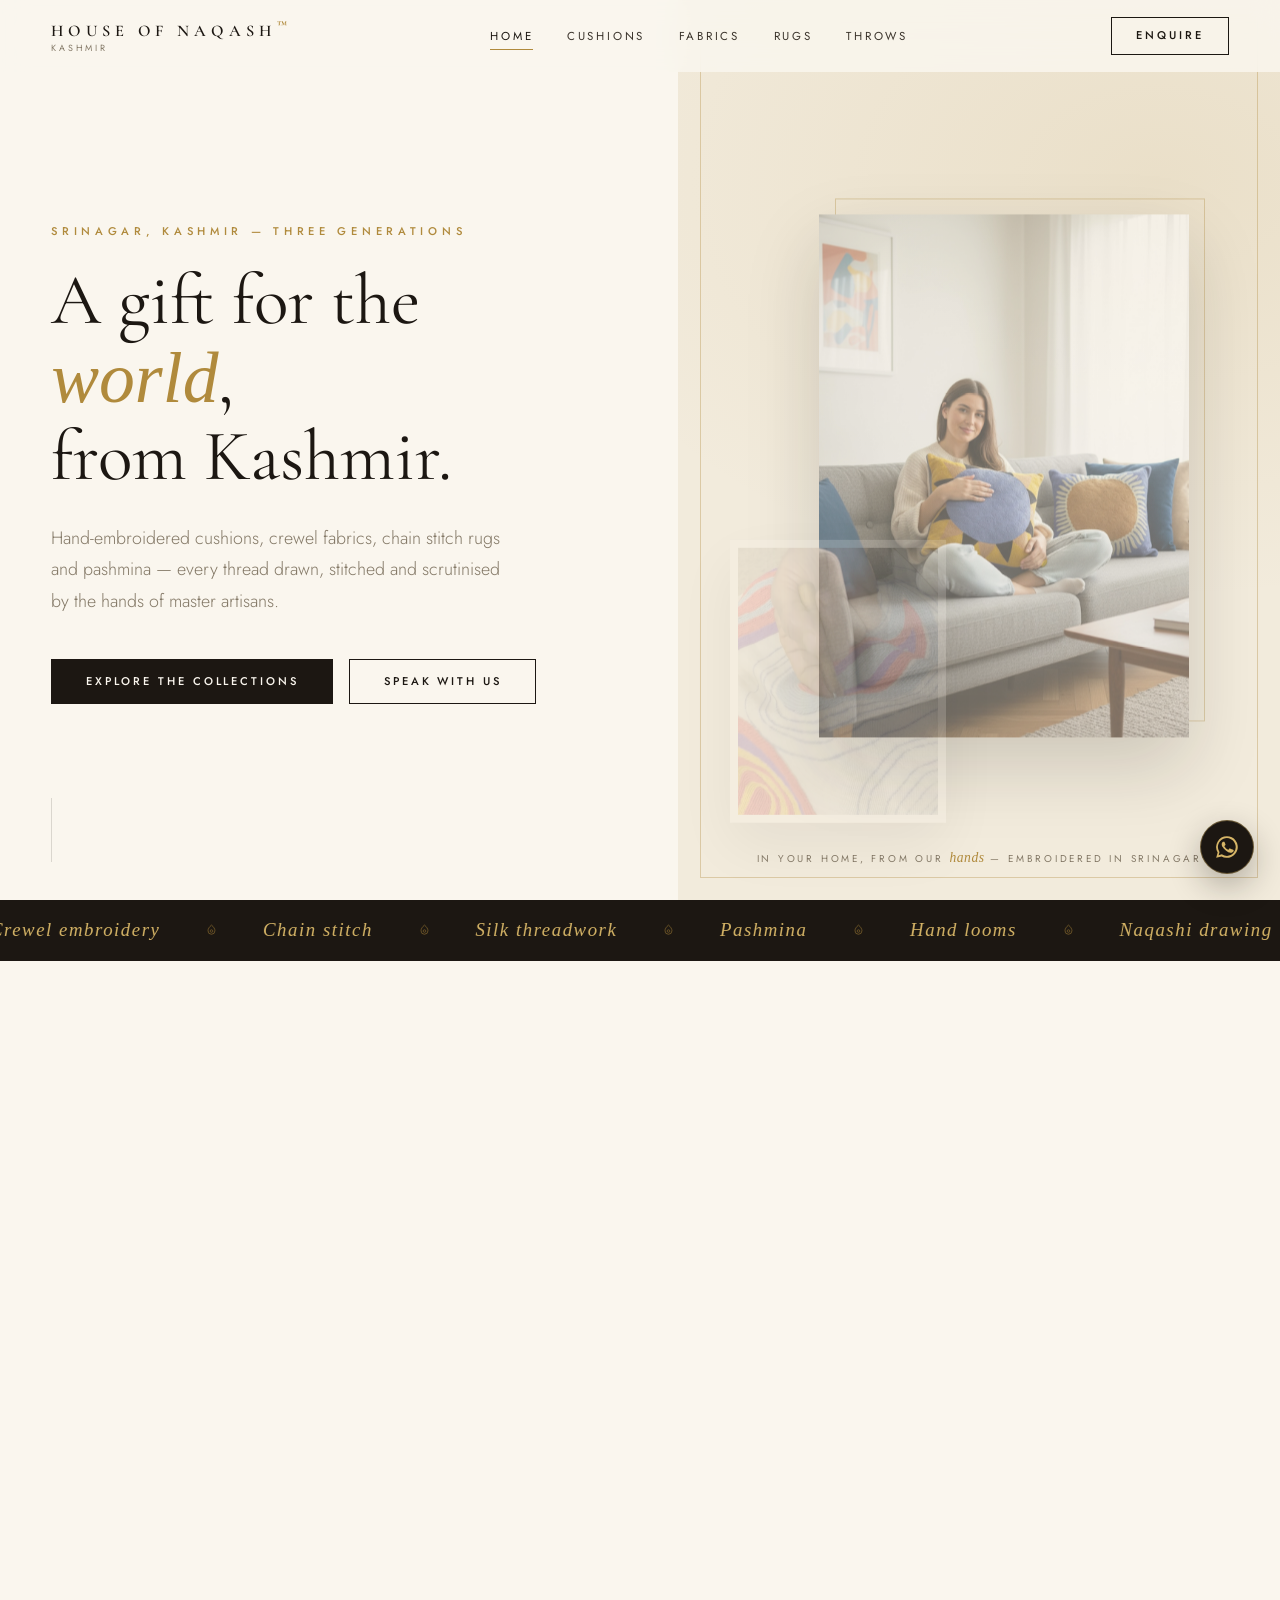
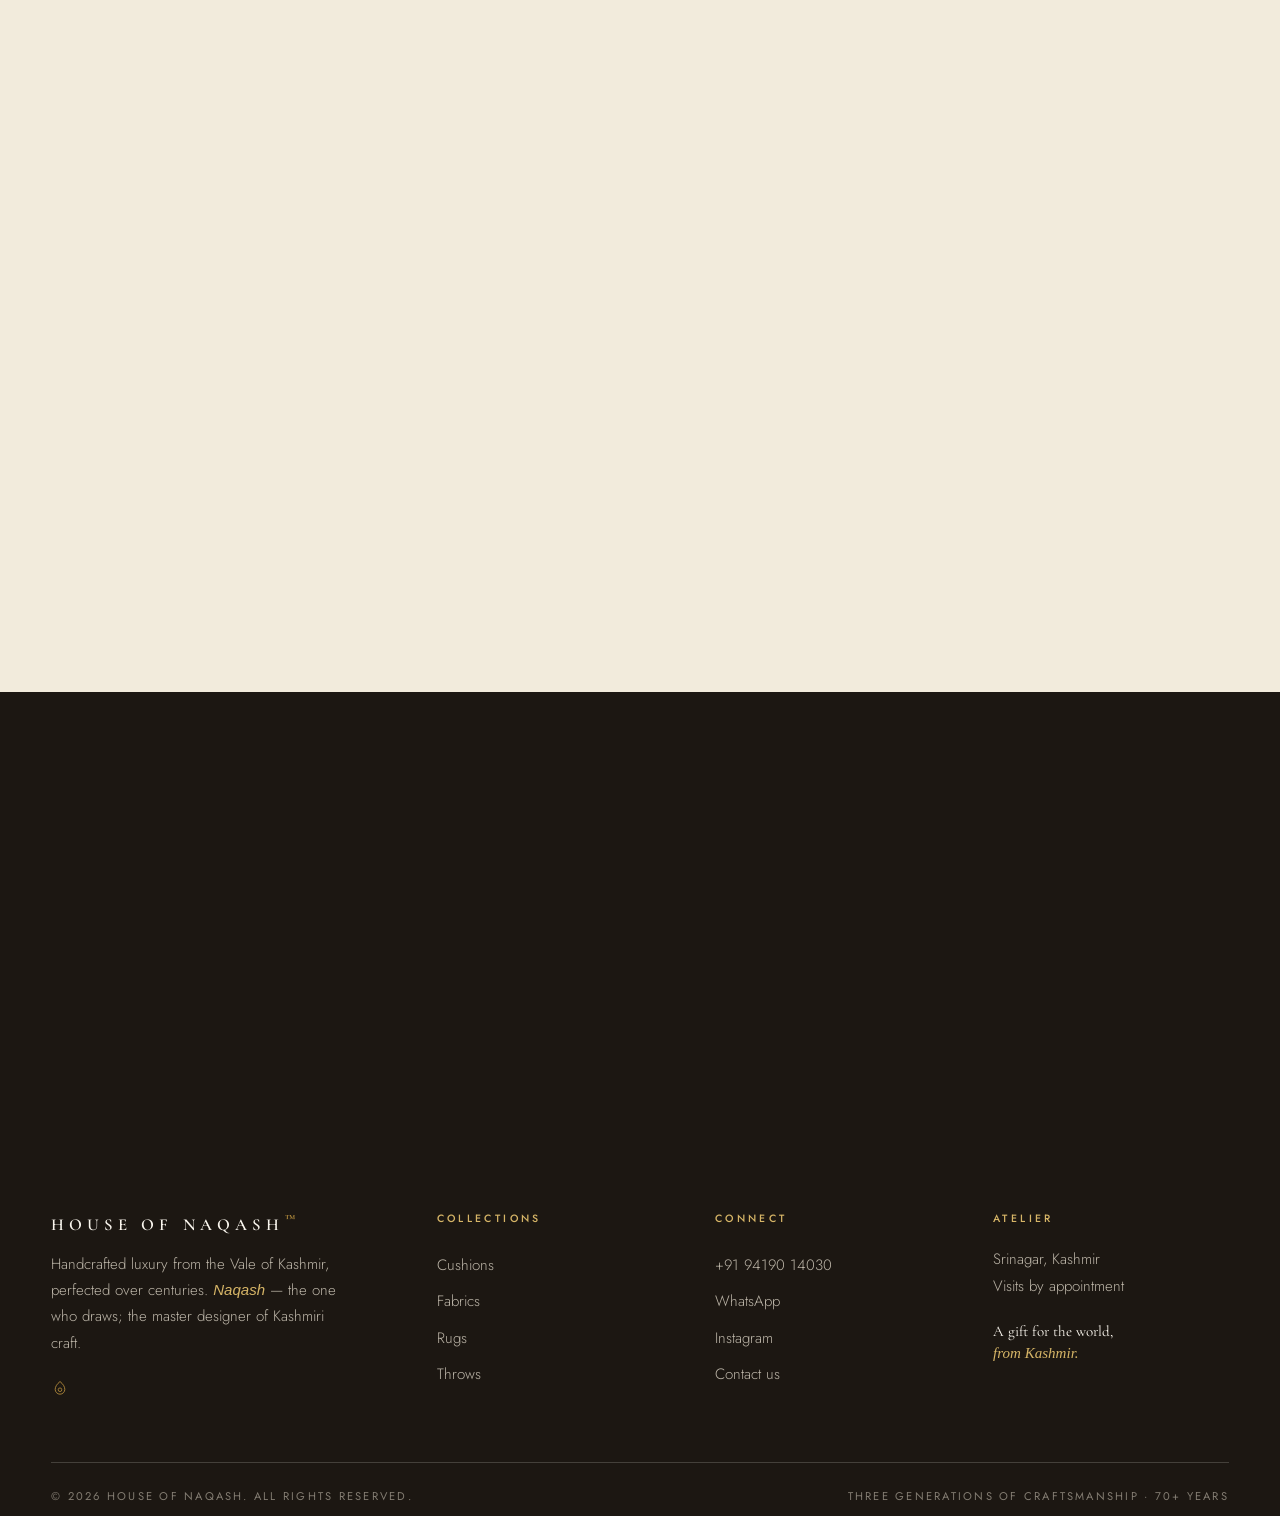
==== commit aff8c616: "Contact form via EmailJS + home CTA buttons to contact page Contact form now sends through EmailJS (" ====
--- a/collection.html
+++ b/collection.html
@@ -14,7 +14,7 @@
 <link rel="preconnect" href="https://fonts.googleapis.com">
 <link rel="preconnect" href="https://fonts.gstatic.com" crossorigin>
 <link href="https://fonts.googleapis.com/css2?family=Cormorant+Garamond:ital,wght@0,300;0,400;0,500;0,600;1,300;1,400;1,500&family=Jost:wght@300;400;500&display=swap" rel="stylesheet">
-<link rel="stylesheet" href="css/style.css?v=de3dd077">
+<link rel="stylesheet" href="css/style.css?v=b14d484e">
 </head>
 <body data-page="collection">
 <a class="skip" href="#main">Skip to content</a>
@@ -130,6 +130,6 @@
   <svg viewBox="0 0 24 24" fill="currentColor" aria-hidden="true"><path d="M12 2a10 10 0 0 0-8.6 15.1L2 22l5-1.3A10 10 0 1 0 12 2Zm0 18.2c-1.6 0-3.1-.4-4.4-1.2l-.3-.2-3 .8.8-2.9-.2-.3A8.2 8.2 0 1 1 12 20.2Zm4.6-6.1c-.3-.1-1.5-.7-1.7-.8-.2-.1-.4-.1-.6.1-.2.3-.6.8-.8 1-.1.2-.3.2-.5.1a6.7 6.7 0 0 1-3.3-2.9c-.3-.4 0-.5.2-.7l.4-.5c.1-.2.2-.3.3-.5v-.5c0-.1-.6-1.4-.8-1.9-.2-.5-.4-.4-.6-.4h-.5c-.2 0-.5.1-.7.3-.2.3-.9.9-.9 2.2s1 2.5 1.1 2.7c.1.2 1.9 3 4.7 4.2.7.3 1.2.5 1.6.6.7.2 1.3.2 1.8.1.6-.1 1.5-.6 1.7-1.2.2-.6.2-1.1.1-1.2l-.5-.3Z"/></svg>
 </a>
 
-<script src="js/main.js?v=de3dd077"></script>
+<script src="js/main.js?v=b14d484e"></script>
 </body>
 </html>
--- a/css/style.css
+++ b/css/style.css
@@ -821,8 +821,8 @@
 }
 .form-title { font: 500 1.8rem var(--serif); color: var(--ink); }
 .form-sub { font-size: 0.92rem; color: var(--muted); margin: 0.4rem 0 1.8rem; }
-#waForm { display: flex; flex-direction: column; gap: 1.3rem; }
-#waForm label {
+#enquiryForm { display: flex; flex-direction: column; gap: 1.2rem; }
+#enquiryForm label {
   display: flex;
   flex-direction: column;
   gap: 0.5rem;
@@ -831,7 +831,7 @@
   text-transform: uppercase;
   color: var(--muted);
 }
-#waForm input, #waForm select, #waForm textarea {
+#enquiryForm input, #enquiryForm select, #enquiryForm textarea {
   font: 300 1.02rem var(--sans);
   color: var(--ink);
   background: var(--cream);
@@ -844,11 +844,23 @@
   -webkit-appearance: none;
   resize: vertical;
 }
-#waForm input:focus, #waForm select:focus, #waForm textarea:focus {
+#enquiryForm input:focus, #enquiryForm select:focus, #enquiryForm textarea:focus {
   outline: none;
   border-color: var(--gold);
 }
-#waForm .btn { align-self: flex-start; margin-top: 0.4rem; }
+.form-row { display: grid; grid-template-columns: 1fr 1fr; gap: 1.2rem; }
+.form-hint {
+  display: flex; align-items: center; gap: 0.5rem;
+  margin: -0.4rem 0 0; font: 300 0.84rem var(--sans); font-style: italic; color: var(--muted);
+}
+.form-hint .boteh svg { width: 14px; height: 14px; }
+/* honeypot — hidden from people, visible to dumb bots */
+.hp { position: absolute !important; left: -9999px !important; width: 1px; height: 1px; opacity: 0; pointer-events: none; }
+.form-actions { display: flex; flex-wrap: wrap; gap: 0.8rem; margin-top: 0.5rem; }
+.form-status { font-size: 0.92rem; margin: 0.2rem 0 0; min-height: 1.2em; }
+.form-status.ok { color: #4a6b3a; }
+.form-status.err { color: #8c2f2f; }
+@media (max-width: 480px) { .form-row { grid-template-columns: 1fr; } }
 
 /* ----------------------------------------------------- footer -- */
 
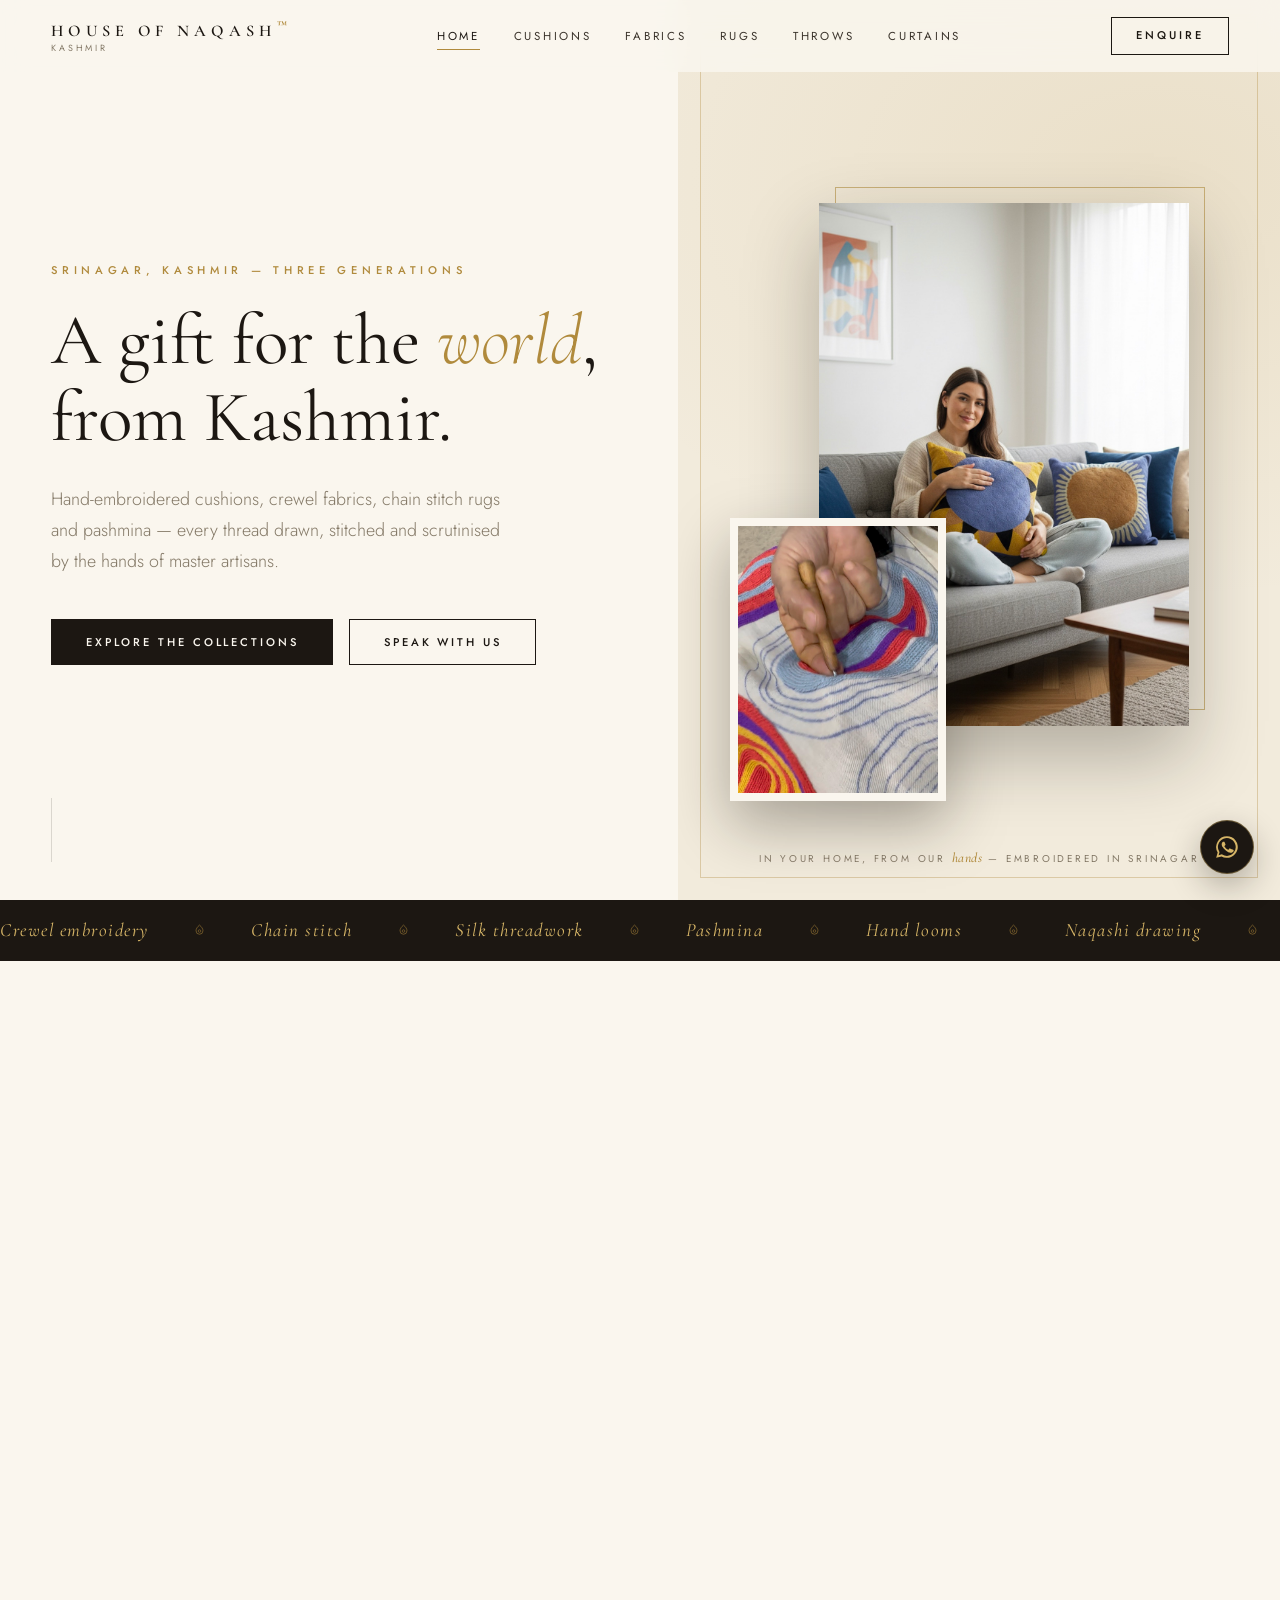
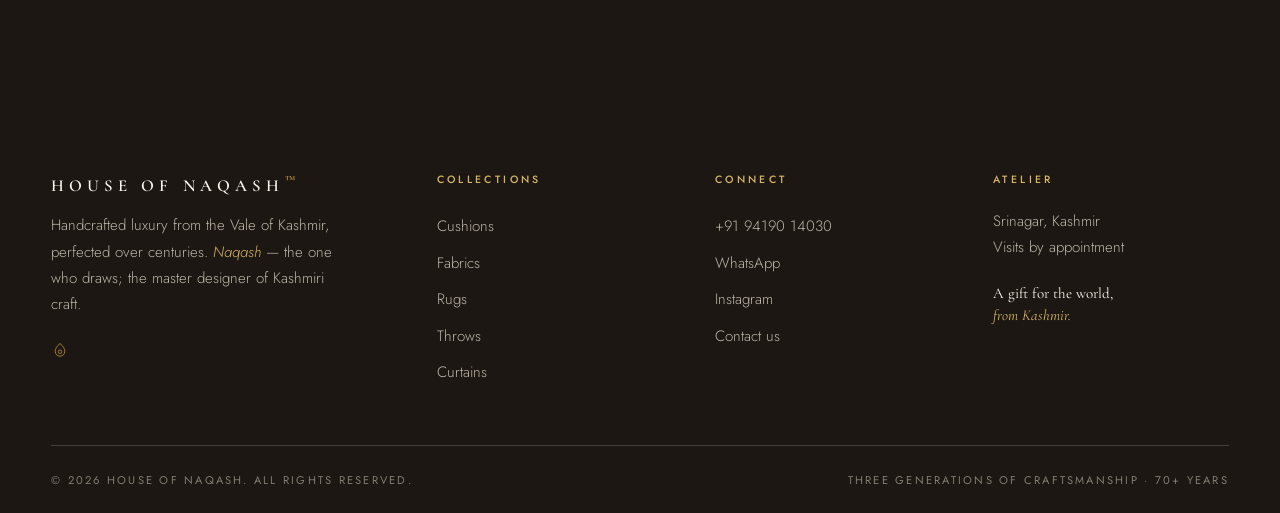
==== commit d9873833: "Contact form: drop the Email/Phone footer appended to the message The message field now sends only t" ====
--- a/collection.html
+++ b/collection.html
@@ -14,7 +14,7 @@
 <link rel="preconnect" href="https://fonts.googleapis.com">
 <link rel="preconnect" href="https://fonts.gstatic.com" crossorigin>
 <link href="https://fonts.googleapis.com/css2?family=Cormorant+Garamond:ital,wght@0,300;0,400;0,500;0,600;1,300;1,400;1,500&family=Jost:wght@300;400;500&display=swap" rel="stylesheet">
-<link rel="stylesheet" href="css/style.css?v=b14d484e">
+<link rel="stylesheet" href="css/style.css?v=fcef7e2f">
 </head>
 <body data-page="collection">
 <a class="skip" href="#main">Skip to content</a>
@@ -130,6 +130,6 @@
   <svg viewBox="0 0 24 24" fill="currentColor" aria-hidden="true"><path d="M12 2a10 10 0 0 0-8.6 15.1L2 22l5-1.3A10 10 0 1 0 12 2Zm0 18.2c-1.6 0-3.1-.4-4.4-1.2l-.3-.2-3 .8.8-2.9-.2-.3A8.2 8.2 0 1 1 12 20.2Zm4.6-6.1c-.3-.1-1.5-.7-1.7-.8-.2-.1-.4-.1-.6.1-.2.3-.6.8-.8 1-.1.2-.3.2-.5.1a6.7 6.7 0 0 1-3.3-2.9c-.3-.4 0-.5.2-.7l.4-.5c.1-.2.2-.3.3-.5v-.5c0-.1-.6-1.4-.8-1.9-.2-.5-.4-.4-.6-.4h-.5c-.2 0-.5.1-.7.3-.2.3-.9.9-.9 2.2s1 2.5 1.1 2.7c.1.2 1.9 3 4.7 4.2.7.3 1.2.5 1.6.6.7.2 1.3.2 1.8.1.6-.1 1.5-.6 1.7-1.2.2-.6.2-1.1.1-1.2l-.5-.3Z"/></svg>
 </a>
 
-<script src="js/main.js?v=b14d484e"></script>
+<script src="js/main.js?v=fcef7e2f"></script>
 </body>
 </html>
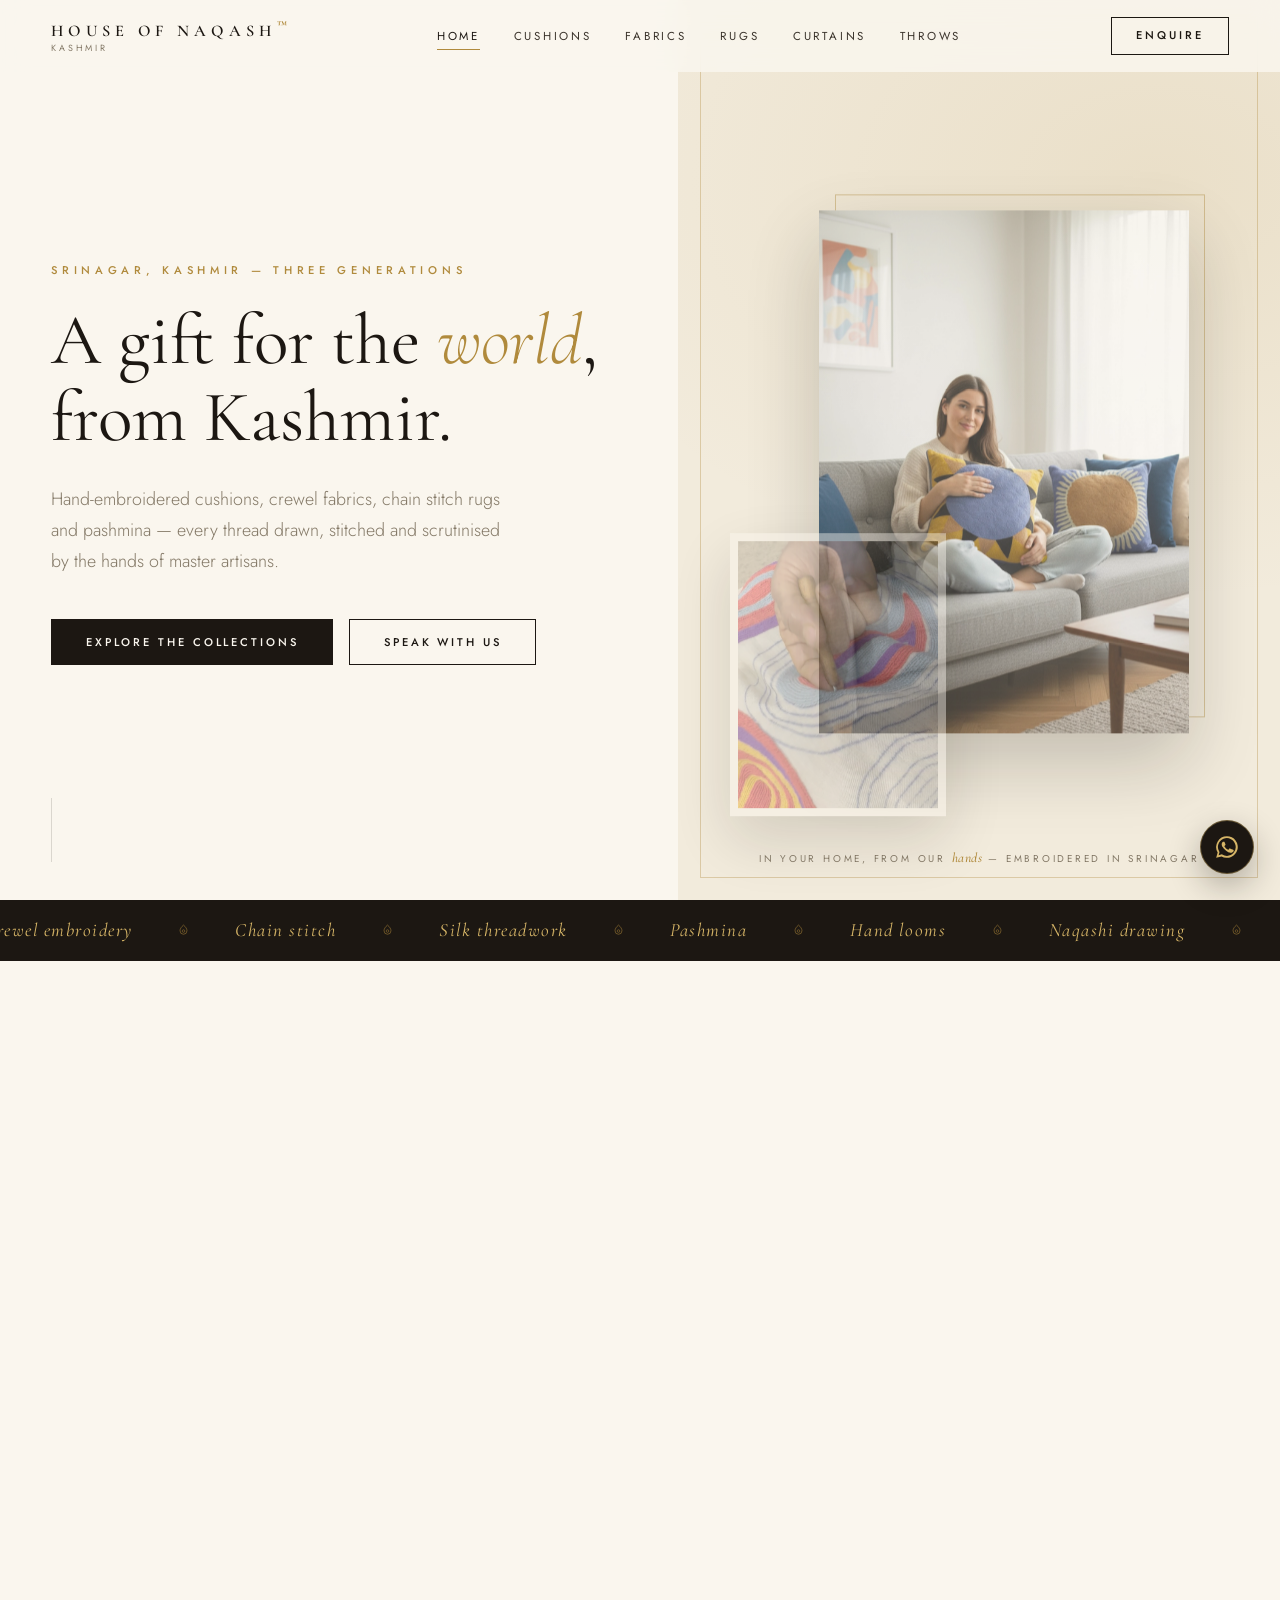
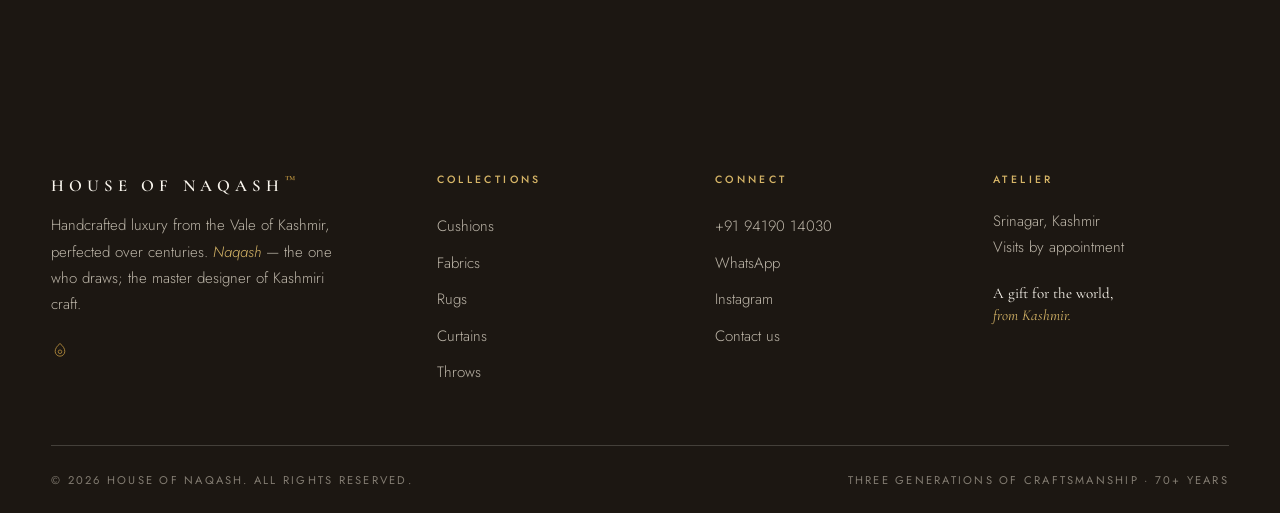
==== commit 9130ba62: "Curtains: promote to a first-class collection with its own page Add a dedicated curtains.html (own S" ====
--- a/collection.html
+++ b/collection.html
@@ -14,7 +14,7 @@
 <link rel="preconnect" href="https://fonts.googleapis.com">
 <link rel="preconnect" href="https://fonts.gstatic.com" crossorigin>
 <link href="https://fonts.googleapis.com/css2?family=Cormorant+Garamond:ital,wght@0,300;0,400;0,500;0,600;1,300;1,400;1,500&family=Jost:wght@300;400;500&display=swap" rel="stylesheet">
-<link rel="stylesheet" href="css/style.css?v=fcef7e2f">
+<link rel="stylesheet" href="css/style.css?v=d1e0f7b2">
 </head>
 <body data-page="collection">
 <a class="skip" href="#main">Skip to content</a>
@@ -28,6 +28,7 @@
         <a href="cushions.html">Cushions</a>
         <a href="fabrics.html">Fabrics</a>
         <a href="rugs.html">Rugs</a>
+        <a href="curtains.html">Curtains</a>
         <a href="throws.html">Throws</a>
       <a href="contact.html" class="nav-enquire">Enquire</a>
     </nav>
@@ -69,6 +70,7 @@
       <a href="cushions.html">Cushions</a>
       <a href="fabrics.html">Fabrics</a>
       <a href="rugs.html">Rugs</a>
+      <a href="curtains.html">Curtains</a>
       <a href="throws.html">Throws</a>
     </nav>
     <div class="footer-col">
@@ -130,6 +132,6 @@
   <svg viewBox="0 0 24 24" fill="currentColor" aria-hidden="true"><path d="M12 2a10 10 0 0 0-8.6 15.1L2 22l5-1.3A10 10 0 1 0 12 2Zm0 18.2c-1.6 0-3.1-.4-4.4-1.2l-.3-.2-3 .8.8-2.9-.2-.3A8.2 8.2 0 1 1 12 20.2Zm4.6-6.1c-.3-.1-1.5-.7-1.7-.8-.2-.1-.4-.1-.6.1-.2.3-.6.8-.8 1-.1.2-.3.2-.5.1a6.7 6.7 0 0 1-3.3-2.9c-.3-.4 0-.5.2-.7l.4-.5c.1-.2.2-.3.3-.5v-.5c0-.1-.6-1.4-.8-1.9-.2-.5-.4-.4-.6-.4h-.5c-.2 0-.5.1-.7.3-.2.3-.9.9-.9 2.2s1 2.5 1.1 2.7c.1.2 1.9 3 4.7 4.2.7.3 1.2.5 1.6.6.7.2 1.3.2 1.8.1.6-.1 1.5-.6 1.7-1.2.2-.6.2-1.1.1-1.2l-.5-.3Z"/></svg>
 </a>
 
-<script src="js/main.js?v=fcef7e2f"></script>
+<script src="js/main.js?v=d1e0f7b2"></script>
 </body>
 </html>
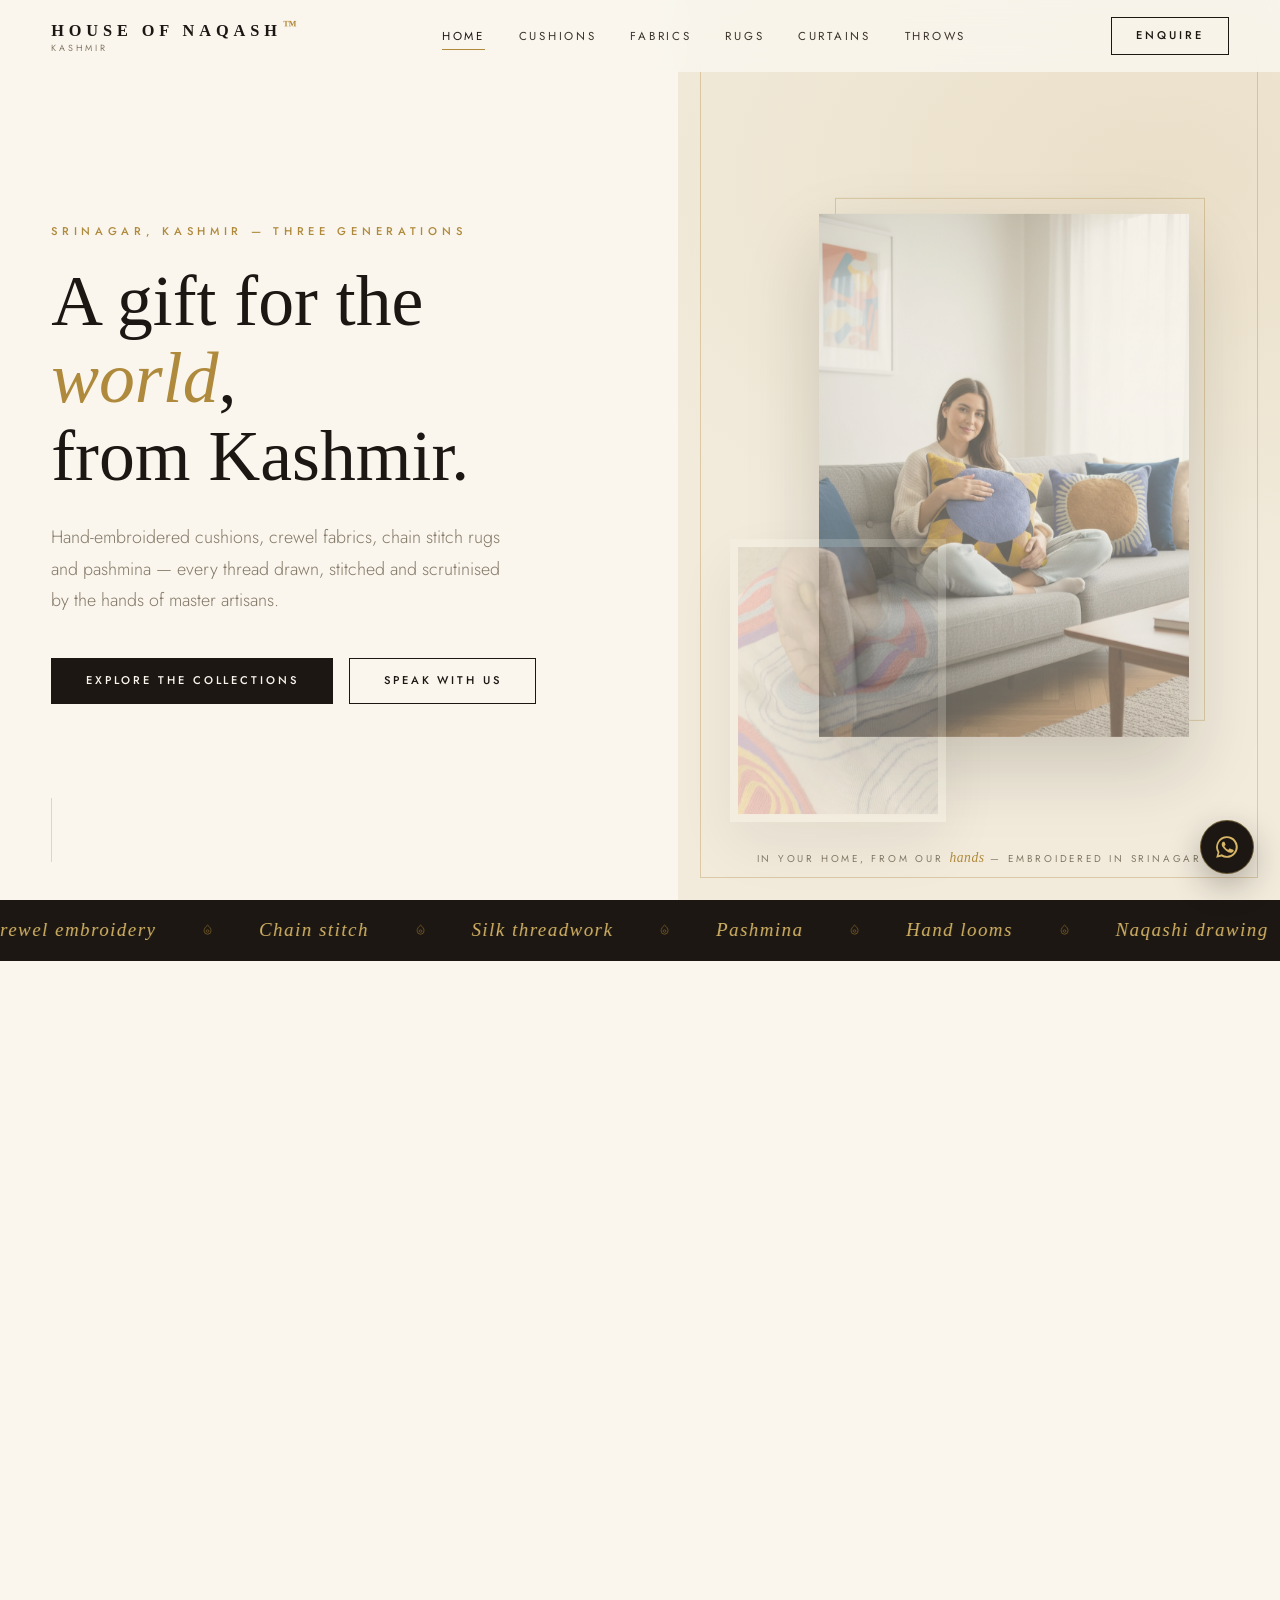
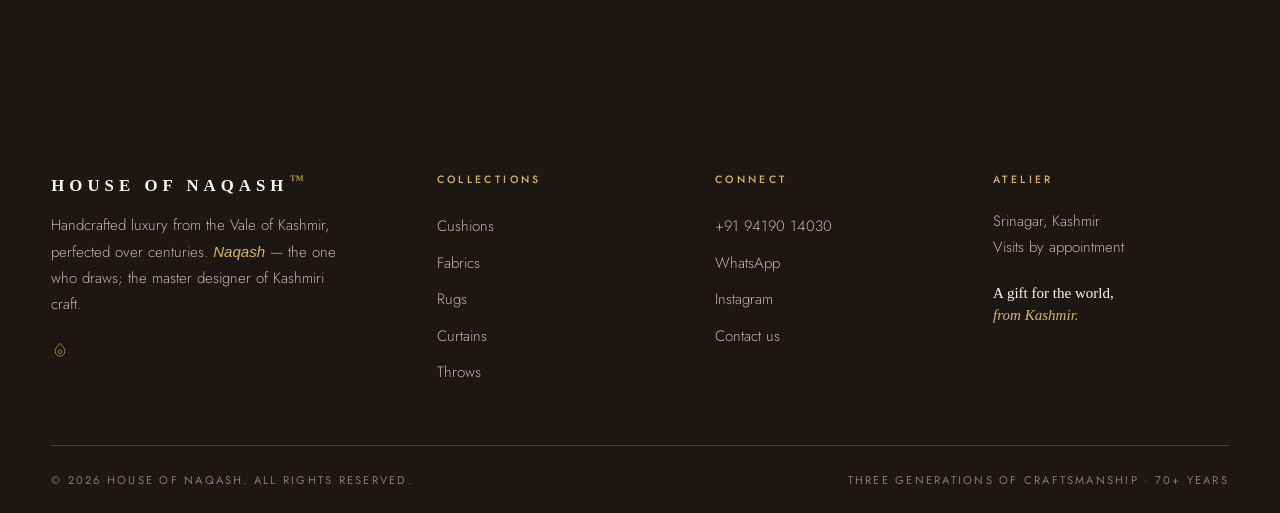
==== commit f9105934: "Modal enquiry: route "Enquire about this piece" to prefilled contact form The item detail modal's en" ====
--- a/collection.html
+++ b/collection.html
@@ -14,7 +14,7 @@
 <link rel="preconnect" href="https://fonts.googleapis.com">
 <link rel="preconnect" href="https://fonts.gstatic.com" crossorigin>
 <link href="https://fonts.googleapis.com/css2?family=Cormorant+Garamond:ital,wght@0,300;0,400;0,500;0,600;1,300;1,400;1,500&family=Jost:wght@300;400;500&display=swap" rel="stylesheet">
-<link rel="stylesheet" href="css/style.css?v=d1e0f7b2">
+<link rel="stylesheet" href="css/style.css?v=88ec9edc">
 </head>
 <body data-page="collection">
 <a class="skip" href="#main">Skip to content</a>
@@ -111,7 +111,7 @@
       <div class="d-rule"><span class="boteh" aria-hidden="true"><svg viewBox="0 0 24 24" fill="none"><path d="M12 2c4 3.4 6.4 6.8 6.4 10.5A6.4 6.4 0 1 1 5.6 12.5C5.6 8.8 8 5.4 12 2Z" stroke="currentColor" stroke-width="1.2"/><circle cx="12" cy="13" r="2.4" stroke="currentColor" stroke-width="1.1"/></svg></span></div>
       <p class="d-desc" id="dDesc"></p>
       <p class="d-note">Handmade in Srinagar &middot; made to order in custom sizes and palettes.</p>
-      <a class="btn btn-solid" id="dEnquire" href="#" target="_blank" rel="noopener">Enquire about this piece</a>
+      <a class="btn btn-solid" id="dEnquire" href="contact.html">Enquire about this piece</a>
       <div class="d-nav">
         <button id="dPrev" type="button">&larr; Previous</button>
         <button id="dNext" type="button">Next &rarr;</button>
@@ -132,6 +132,6 @@
   <svg viewBox="0 0 24 24" fill="currentColor" aria-hidden="true"><path d="M12 2a10 10 0 0 0-8.6 15.1L2 22l5-1.3A10 10 0 1 0 12 2Zm0 18.2c-1.6 0-3.1-.4-4.4-1.2l-.3-.2-3 .8.8-2.9-.2-.3A8.2 8.2 0 1 1 12 20.2Zm4.6-6.1c-.3-.1-1.5-.7-1.7-.8-.2-.1-.4-.1-.6.1-.2.3-.6.8-.8 1-.1.2-.3.2-.5.1a6.7 6.7 0 0 1-3.3-2.9c-.3-.4 0-.5.2-.7l.4-.5c.1-.2.2-.3.3-.5v-.5c0-.1-.6-1.4-.8-1.9-.2-.5-.4-.4-.6-.4h-.5c-.2 0-.5.1-.7.3-.2.3-.9.9-.9 2.2s1 2.5 1.1 2.7c.1.2 1.9 3 4.7 4.2.7.3 1.2.5 1.6.6.7.2 1.3.2 1.8.1.6-.1 1.5-.6 1.7-1.2.2-.6.2-1.1.1-1.2l-.5-.3Z"/></svg>
 </a>
 
-<script src="js/main.js?v=d1e0f7b2"></script>
+<script src="js/main.js?v=88ec9edc"></script>
 </body>
 </html>
